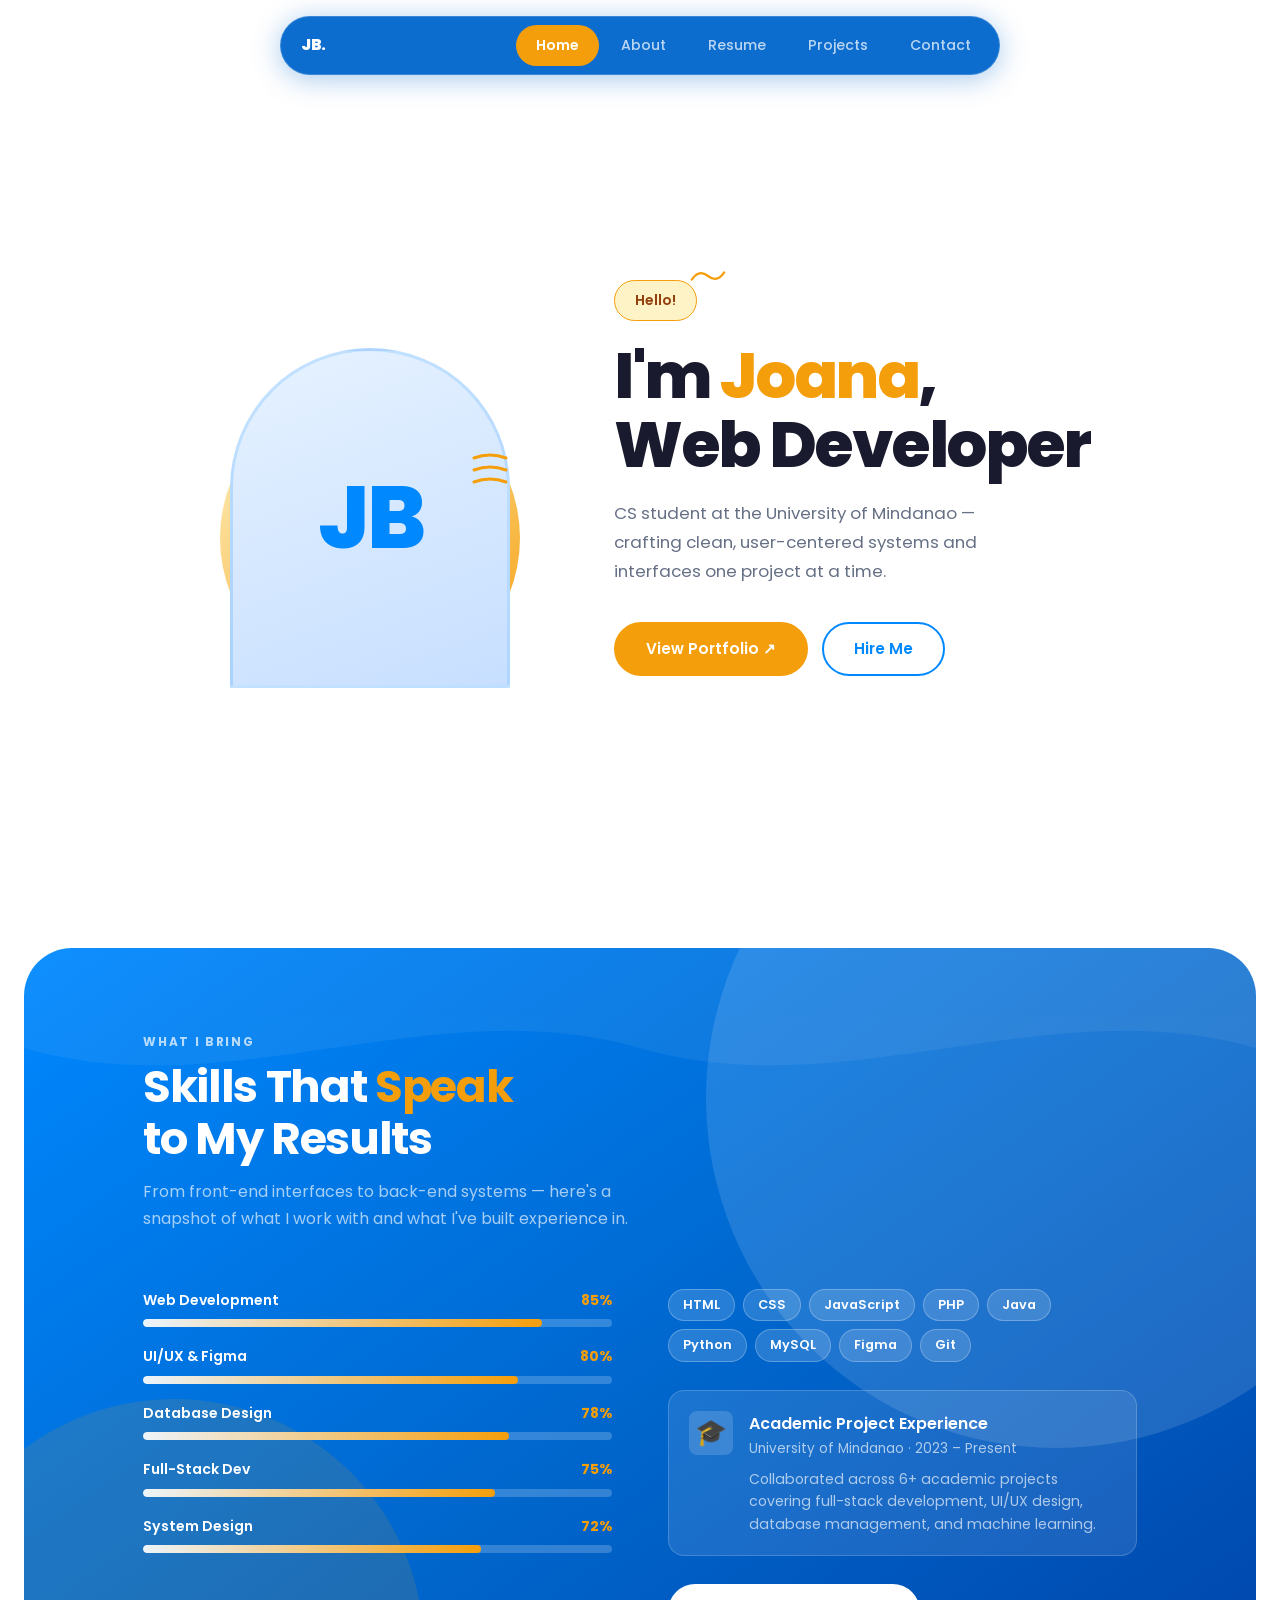
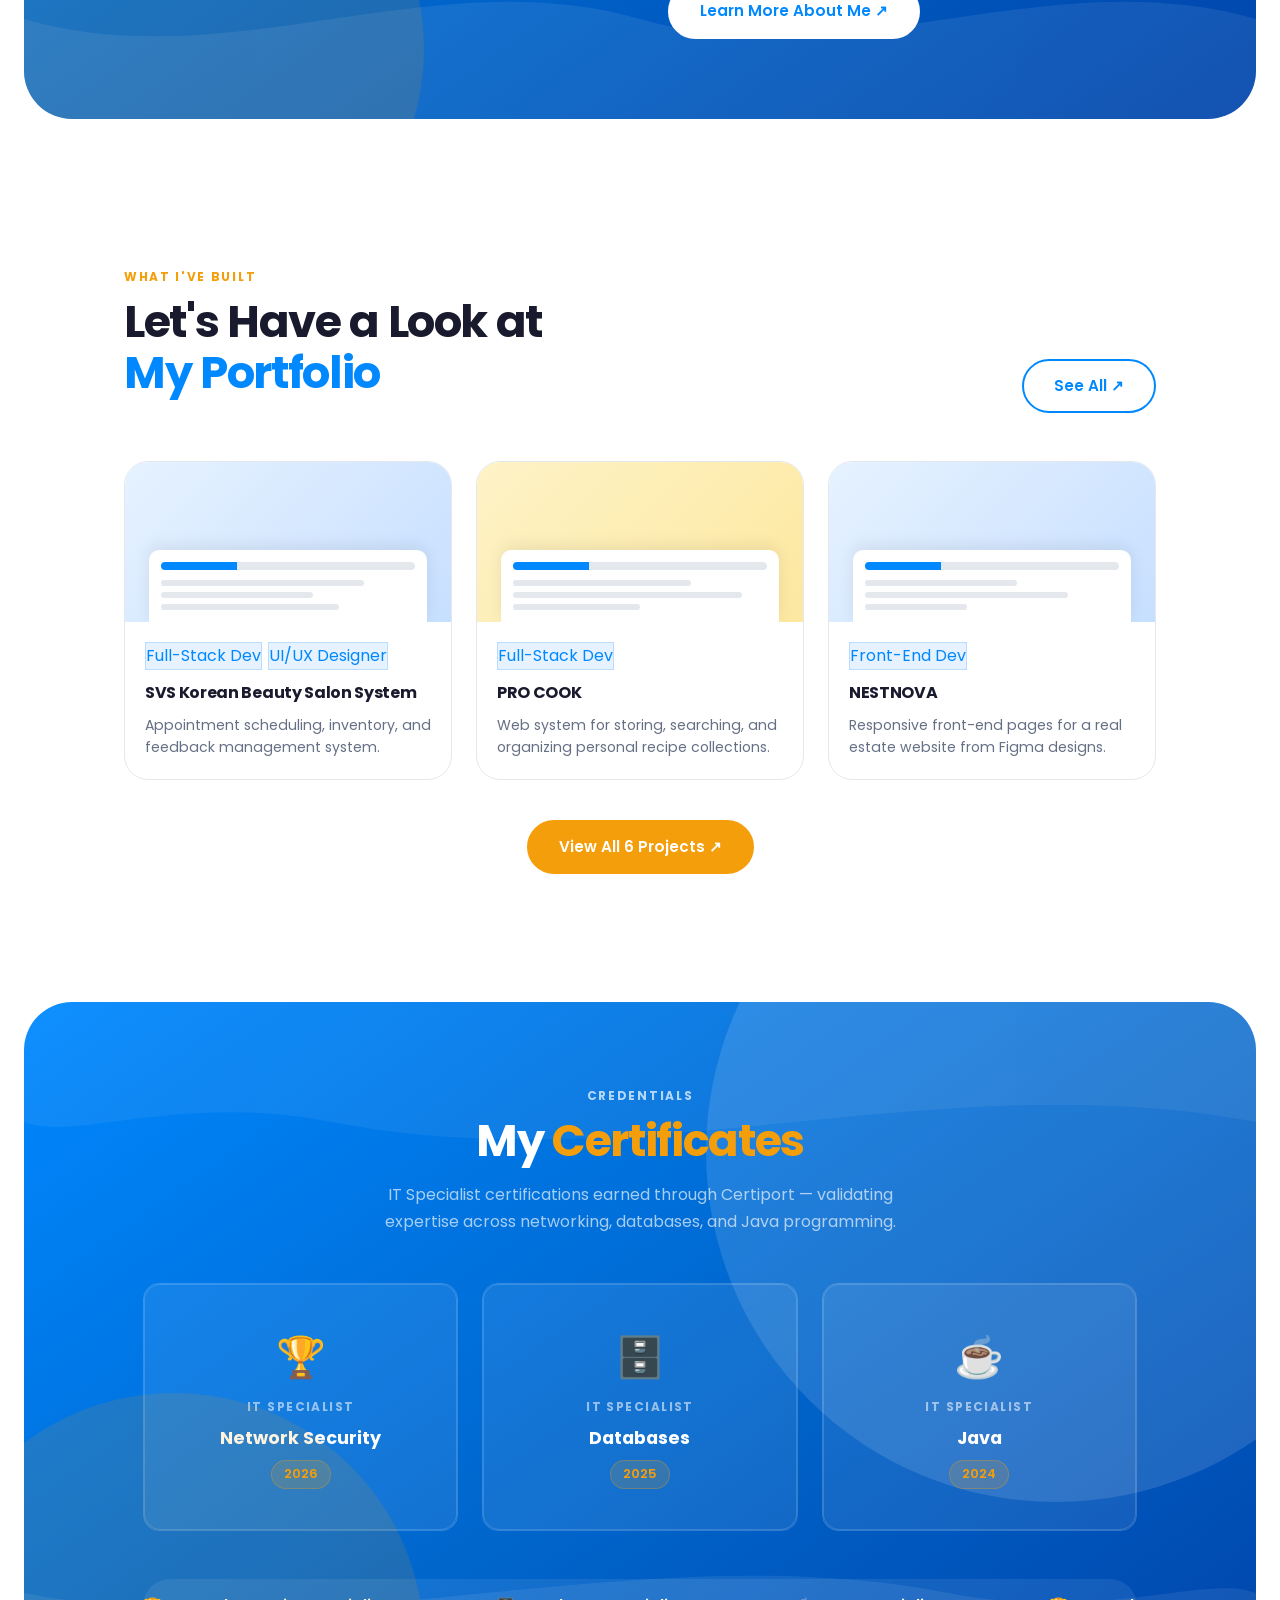
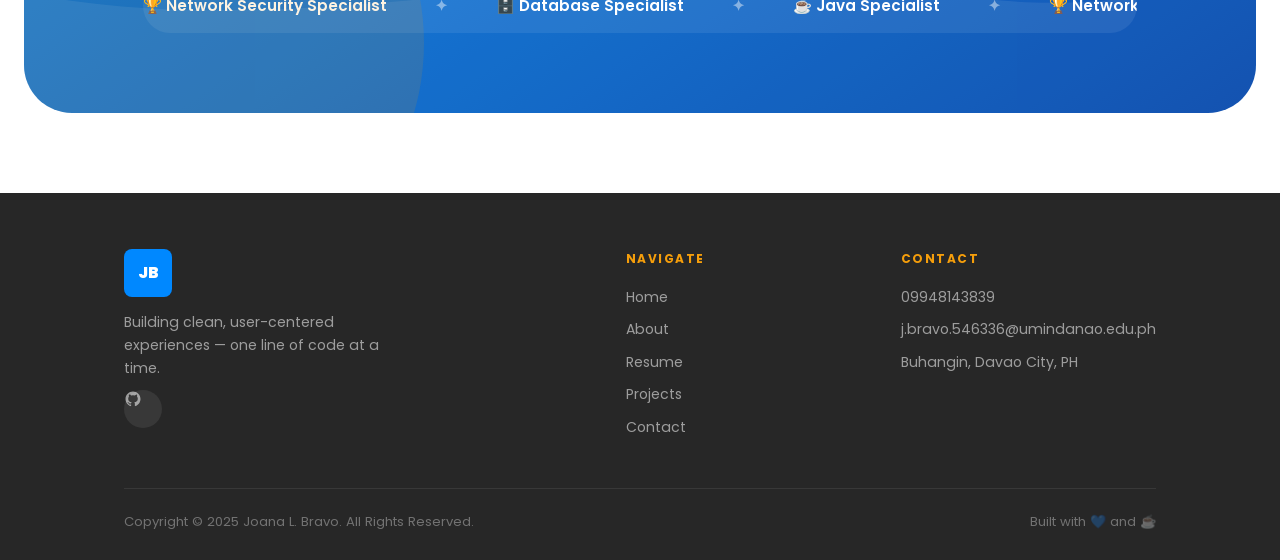
==== index.html @ aaa13fa4 "Add files via upload" ====
<!DOCTYPE html>
<html lang="en">
<head>
  <meta charset="UTF-8" />
  <meta name="viewport" content="width=device-width, initial-scale=1.0" />
  <title>Joana L. Bravo — Web Developer</title>
  <link rel="stylesheet" href="style.css" />
  <link rel="stylesheet" href="home.css" />
</head>
<body>

  <!-- NAV -->
  <header class="nav-wrapper">
    <nav class="nav-pill" role="navigation" aria-label="Main navigation">
      <span class="nav-logo">JB.</span>
      <div class="nav-links">
        <a href="index.html"    class="nav-link active">Home</a>
        <a href="about.html"    class="nav-link">About</a>
        <a href="resume.html"   class="nav-link">Resume</a>
        <a href="projects.html" class="nav-link">Projects</a>
        <a href="contact.html"  class="nav-link">Contact</a>
      </div>
    </nav>
  </header>

  <div class="page-wrapper">
  <main>

    <!-- ══════════════════════════════════
         HERO — white bg, photo + text
    ══════════════════════════════════ -->
    <section class="hero-section" id="home">
      <div class="hero-inner container">

        <!-- Left: Photo -->
        <div class="hero-photo-wrap reveal-left">
          <div class="hero-circle-bg"></div>
          <div class="hero-avatar-placeholder">
            <span>JB</span>
          </div>
          <!-- Decorative lines -->
          <svg class="hero-deco deco-lines" viewBox="0 0 80 60" fill="none" xmlns="http://www.w3.org/2000/svg">
            <path d="M4 10 Q20 4 36 10" stroke="#F59E0B" stroke-width="3" stroke-linecap="round"/>
            <path d="M4 22 Q20 16 36 22" stroke="#F59E0B" stroke-width="3" stroke-linecap="round"/>
            <path d="M4 34 Q20 28 36 34" stroke="#F59E0B" stroke-width="3" stroke-linecap="round"/>
          </svg>
        </div>

        <!-- Right: Text -->
        <div class="hero-text reveal-right">
          <div class="hello-badge">
            <span>Hello!</span>
            <svg class="hello-squiggle" viewBox="0 0 40 20" fill="none"><path d="M2 14 Q10 2 20 10 Q30 18 38 6" stroke="#F59E0B" stroke-width="2.5" stroke-linecap="round" fill="none"/></svg>
          </div>
          <h1 class="hero-heading">
            I'm <span class="accent">Joana</span>,<br />
            Web Developer
          </h1>
          <p class="hero-sub">
            CS student at the University of Mindanao — crafting clean,
            user-centered systems and interfaces one project at a time.
          </p>
          <div class="hero-cta">
            <a href="projects.html" class="btn btn-primary page-link">View Portfolio ↗</a>
            <a href="contact.html"  class="btn btn-outline page-link">Hire Me</a>
          </div>
        </div>

      </div>
    </section>

    <!-- ══════════════════════════════════
         SKILLS & EXPERIENCE — blue wavy
    ══════════════════════════════════ -->
    <section class="skills-section" id="skills">
      <div class="wave-section">
        <!-- Decorative SVG waves -->
        <svg class="wave-svg" viewBox="0 0 1440 180" preserveAspectRatio="none" xmlns="http://www.w3.org/2000/svg">
          <path d="M0,80 C240,140 480,20 720,80 C960,140 1200,20 1440,80 L1440,180 L0,180 Z" fill="white"/>
        </svg>
        <svg class="wave-svg-top" viewBox="0 0 1440 180" preserveAspectRatio="none" xmlns="http://www.w3.org/2000/svg">
          <path d="M0,80 C240,140 480,20 720,80 C960,140 1200,20 1440,80 L1440,180 L0,180 Z" fill="white"/>
        </svg>

        <div class="wave-content container">
          <div class="wave-header reveal">
            <span class="section-label" style="color:rgba(255,255,255,.7)">What I Bring</span>
            <h2 class="section-title" style="color:#fff">Skills That <span class="accent">Speak</span><br/>to My Results</h2>
            <p class="section-sub" style="color:rgba(255,255,255,.65); max-width:500px">
              From front-end interfaces to back-end systems — here's a snapshot of
              what I work with and what I've built experience in.
            </p>
          </div>

          <div class="skills-grid">

            <!-- Technical skill bars -->
            <div class="skill-bar-list reveal">
              <div class="skill-bar-item">
                <div class="skill-bar-label" style="color:#fff"><span>Web Development</span><span class="skill-pct">85%</span></div>
                <div class="skill-track"><div class="skill-fill" data-width="85"></div></div>
              </div>
              <div class="skill-bar-item">
                <div class="skill-bar-label" style="color:#fff"><span>UI/UX & Figma</span><span class="skill-pct">80%</span></div>
                <div class="skill-track"><div class="skill-fill" data-width="80"></div></div>
              </div>
              <div class="skill-bar-item">
                <div class="skill-bar-label" style="color:#fff"><span>Database Design</span><span class="skill-pct">78%</span></div>
                <div class="skill-track"><div class="skill-fill" data-width="78"></div></div>
              </div>
              <div class="skill-bar-item">
                <div class="skill-bar-label" style="color:#fff"><span>Full-Stack Dev</span><span class="skill-pct">75%</span></div>
                <div class="skill-track"><div class="skill-fill" data-width="75"></div></div>
              </div>
              <div class="skill-bar-item">
                <div class="skill-bar-label" style="color:#fff"><span>System Design</span><span class="skill-pct">72%</span></div>
                <div class="skill-track"><div class="skill-fill" data-width="72"></div></div>
              </div>
            </div>

            <!-- Tags + experience card -->
            <div class="skills-right reveal">
              <div class="skill-tags-wrap">
                <span class="tag">HTML</span>
                <span class="tag">CSS</span>
                <span class="tag">JavaScript</span>
                <span class="tag">PHP</span>
                <span class="tag">Java</span>
                <span class="tag">Python</span>
                <span class="tag">MySQL</span>
                <span class="tag">Figma</span>
                <span class="tag">Git</span>
              </div>

              <div class="exp-mini-card">
                <div class="exp-mini-icon">🎓</div>
                <div>
                  <strong>Academic Project Experience</strong>
                  <p>University of Mindanao · 2023 – Present</p>
                  <p style="margin-top:8px; font-size:0.88rem; color:rgba(255,255,255,.65)">
                    Collaborated across 6+ academic projects covering full-stack development,
                    UI/UX design, database management, and machine learning.
                  </p>
                </div>
              </div>

              <a href="about.html" class="btn btn-white page-link" style="align-self:flex-start">
                Learn More About Me ↗
              </a>
            </div>

          </div>
        </div>
      </div>
    </section>

    <!-- ══════════════════════════════════
         PROJECTS PREVIEW
    ══════════════════════════════════ -->
    <section class="projects-preview-section" id="projects-preview">
      <div class="container">
        <div class="preview-header reveal">
          <div>
            <span class="section-label">What I've Built</span>
            <h2 class="section-title">Let's Have a Look at<br/><span class="accent-blue">My Portfolio</span></h2>
          </div>
          <a href="projects.html" class="btn btn-outline page-link">See All ↗</a>
        </div>

        <div class="projects-preview-grid">

          <div class="project-card reveal" style="--delay:0ms">
            <div class="project-card-top">
              <div class="project-mock">
                <div class="mock-bar"></div>
                <div class="mock-content">
                  <div class="mock-line w80"></div>
                  <div class="mock-line w60"></div>
                  <div class="mock-line w70"></div>
                </div>
              </div>
            </div>
            <div class="project-card-body">
              <div class="project-roles">
                <span class="tag-blue">Full-Stack Dev</span>
                <span class="tag-blue">UI/UX Designer</span>
              </div>
              <h3 class="project-title">SVS Korean Beauty Salon System</h3>
              <p class="project-desc">Appointment scheduling, inventory, and feedback management system.</p>
            </div>
          </div>

          <div class="project-card reveal" style="--delay:100ms">
            <div class="project-card-top alt">
              <div class="project-mock">
                <div class="mock-bar"></div>
                <div class="mock-content">
                  <div class="mock-line w70"></div>
                  <div class="mock-line w90"></div>
                  <div class="mock-line w50"></div>
                </div>
              </div>
            </div>
            <div class="project-card-body">
              <div class="project-roles">
                <span class="tag-blue">Full-Stack Dev</span>
              </div>
              <h3 class="project-title">PRO COOK</h3>
              <p class="project-desc">Web system for storing, searching, and organizing personal recipe collections.</p>
            </div>
          </div>

          <div class="project-card reveal" style="--delay:200ms">
            <div class="project-card-top">
              <div class="project-mock">
                <div class="mock-bar"></div>
                <div class="mock-content">
                  <div class="mock-line w60"></div>
                  <div class="mock-line w80"></div>
                  <div class="mock-line w40"></div>
                </div>
              </div>
            </div>
            <div class="project-card-body">
              <div class="project-roles">
                <span class="tag-blue">Front-End Dev</span>
              </div>
              <h3 class="project-title">NESTNOVA</h3>
              <p class="project-desc">Responsive front-end pages for a real estate website from Figma designs.</p>
            </div>
          </div>

        </div>

        <div class="preview-cta reveal">
          <a href="projects.html" class="btn btn-primary page-link">View All 6 Projects ↗</a>
        </div>
      </div>
    </section>

    <!-- ══════════════════════════════════
         CERTIFICATES
    ══════════════════════════════════ -->
    <section class="certs-section" id="certificates">
      <div class="wave-section">
        <svg class="wave-svg" viewBox="0 0 1440 180" preserveAspectRatio="none" xmlns="http://www.w3.org/2000/svg">
          <path d="M0,60 C360,120 720,0 1080,60 C1260,90 1380,40 1440,60 L1440,180 L0,180 Z" fill="white"/>
        </svg>
        <svg class="wave-svg-top" viewBox="0 0 1440 180" preserveAspectRatio="none" xmlns="http://www.w3.org/2000/svg">
          <path d="M0,60 C360,120 720,0 1080,60 C1260,90 1380,40 1440,60 L1440,180 L0,180 Z" fill="white"/>
        </svg>

        <div class="container">
          <div class="wave-header reveal" style="text-align:center; margin-bottom:48px">
            <span class="section-label" style="color:rgba(255,255,255,.7)">Credentials</span>
            <h2 class="section-title" style="color:#fff">My <span class="accent">Certificates</span></h2>
            <p class="section-sub" style="color:rgba(255,255,255,.65); margin: 0 auto">
              IT Specialist certifications earned through Certiport — validating expertise
              across networking, databases, and Java programming.
            </p>
          </div>

          <div class="certs-grid">

            <!-- Cert 1 -->
            <div class="cert-card reveal" data-src="cert-network.jpg" style="--delay:0ms">
              <div class="cert-placeholder">
                <div class="cert-badge">🏆</div>
                <div class="cert-issuer">IT Specialist</div>
                <div class="cert-name">Network Security</div>
                <div class="cert-year">2026</div>
              </div>
              <div class="cert-overlay">
                <span>🔍 Click to View</span>
              </div>
            </div>

            <!-- Cert 2 -->
            <div class="cert-card reveal" data-src="cert-db.jpg" style="--delay:100ms">
              <div class="cert-placeholder">
                <div class="cert-badge">🗄️</div>
                <div class="cert-issuer">IT Specialist</div>
                <div class="cert-name">Databases</div>
                <div class="cert-year">2025</div>
              </div>
              <div class="cert-overlay">
                <span>🔍 Click to View</span>
              </div>
            </div>

            <!-- Cert 3 -->
            <div class="cert-card reveal" data-src="cert-java.jpg" style="--delay:200ms">
              <div class="cert-placeholder">
                <div class="cert-badge">☕</div>
                <div class="cert-issuer">IT Specialist</div>
                <div class="cert-name">Java</div>
                <div class="cert-year">2024</div>
              </div>
              <div class="cert-overlay">
                <span>🔍 Click to View</span>
              </div>
            </div>

          </div>

          <!-- Ticker -->
          <div class="ticker-wrap reveal">
            <div class="ticker-track">
              <div class="ticker-inner">
                <span>🏆 Network Security Specialist</span>
                <span class="ticker-dot">✦</span>
                <span>🗄️ Database Specialist</span>
                <span class="ticker-dot">✦</span>
                <span>☕ Java Specialist</span>
                <span class="ticker-dot">✦</span>
                <span>🏆 Network Security Specialist</span>
                <span class="ticker-dot">✦</span>
                <span>🗄️ Database Specialist</span>
                <span class="ticker-dot">✦</span>
                <span>☕ Java Specialist</span>
                <span class="ticker-dot">✦</span>
                <span>🏆 Network Security Specialist</span>
                <span class="ticker-dot">✦</span>
                <span>🗄️ Database Specialist</span>
                <span class="ticker-dot">✦</span>
                <span>☕ Java Specialist</span>
                <span class="ticker-dot">✦</span>
              </div>
            </div>
          </div>

        </div>
      </div>
    </section>

  </main>

  <!-- FOOTER -->
  <footer class="site-footer">
    <div class="footer-inner">
      <div class="footer-top">
        <div class="footer-col">
          <div class="footer-logo-mark">JB</div>
          <p class="footer-tagline">Building clean, user-centered experiences — one line of code at a time.</p>
          <div class="footer-socials">
            <a href="https://github.com/jnbrv" target="_blank" rel="noopener" aria-label="GitHub" title="GitHub">
              <svg width="18" height="18" viewBox="0 0 24 24" fill="currentColor"><path d="M12 2C6.477 2 2 6.477 2 12c0 4.418 2.865 8.166 6.839 9.489.5.092.682-.217.682-.482 0-.237-.009-.868-.013-1.703-2.782.604-3.369-1.342-3.369-1.342-.454-1.154-1.11-1.462-1.11-1.462-.908-.62.069-.608.069-.608 1.003.07 1.531 1.03 1.531 1.03.892 1.529 2.341 1.087 2.91.832.092-.647.35-1.088.636-1.338-2.22-.253-4.555-1.11-4.555-4.943 0-1.091.39-1.984 1.029-2.683-.103-.253-.446-1.27.098-2.647 0 0 .84-.269 2.75 1.025A9.578 9.578 0 0112 6.836a9.59 9.59 0 012.504.337c1.909-1.294 2.747-1.025 2.747-1.025.546 1.377.202 2.394.1 2.647.64.699 1.028 1.592 1.028 2.683 0 3.842-2.339 4.687-4.566 4.935.359.309.678.919.678 1.852 0 1.336-.012 2.415-.012 2.743 0 .267.18.578.688.48C19.138 20.163 22 16.418 22 12c0-5.523-4.477-10-10-10z"/></svg>
            </a>
          </div>
        </div>
        <div class="footer-col">
          <h4>Navigate</h4>
          <a href="index.html">Home</a>
          <a href="about.html" class="page-link">About</a>
          <a href="resume.html" class="page-link">Resume</a>
          <a href="projects.html" class="page-link">Projects</a>
          <a href="contact.html" class="page-link">Contact</a>
        </div>
        <div class="footer-col">
          <h4>Contact</h4>
          <a href="tel:09948143839">09948143839</a>
          <a href="mailto:j.bravo.546336@umindanao.edu.ph">j.bravo.546336@umindanao.edu.ph</a>
          <p>Buhangin, Davao City, PH</p>
        </div>
      </div>
      <div class="footer-divider"></div>
      <div class="footer-bottom">
        <p>Copyright © 2025 Joana L. Bravo. All Rights Reserved.</p>
        <p>Built with 💙 and ☕</p>
      </div>
    </div>
  </footer>
  </div><!-- end page-wrapper -->

  <script src="script.js"></script>
</body>
</html>
---- style.css ----
/* ═══════════════════════════════════════════
   DESIGN TOKENS
═══════════════════════════════════════════ */
@import url('https://fonts.googleapis.com/css2?family=Poppins:ital,wght@0,300;0,400;0,500;0,600;0,700;0,800;1,400&display=swap');

:root {
  --blue:        #0088FF;
  --blue-dark:   #0066CC;
  --blue-deeper: #0044AA;
  --blue-light:  #E6F2FF;
  --amber:       #F59E0B;
  --amber-light: #FEF3C7;
  --dark:        #1A1A2E;
  --dark-2:      #272727;
  --gray:        #667085;
  --gray-light:  #F9FAFB;
  --gray-border: #E4E7EC;
  --white:       #FFFFFF;

  --font: 'Poppins', sans-serif;

  --radius-sm:   8px;
  --radius-md:   16px;
  --radius-lg:   24px;
  --radius-xl:   48px;
  --radius-pill: 100px;

  --shadow-sm: 0 1px 4px rgba(0,0,0,.06);
  --shadow-md: 0 4px 24px rgba(0,136,255,.12);
  --shadow-lg: 0 12px 48px rgba(0,136,255,.18);

  --transition: 0.35s cubic-bezier(.4,0,.2,1);
  --nav-h: 76px;
}

/* ═══════════════════════════════════════════
   RESET & BASE
═══════════════════════════════════════════ */
*, *::before, *::after { box-sizing: border-box; margin: 0; padding: 0; }
html { font-size: 16px; scroll-behavior: smooth; }
body {
  font-family: var(--font);
  color: var(--dark);
  background: var(--white);
  line-height: 1.6;
  overflow-x: hidden;
}
a { color: inherit; text-decoration: none; transition: color var(--transition); }
ul { list-style: none; }
img { display: block; max-width: 100%; }
button { cursor: pointer; font-family: var(--font); }

/* ═══════════════════════════════════════════
   PAGE TRANSITION WRAPPER
═══════════════════════════════════════════ */
.page-wrapper {
  animation: pageEnter 0.42s cubic-bezier(.4,0,.2,1) both;
}
.page-wrapper.slide-exit-left  { animation: pageExitLeft  0.38s cubic-bezier(.4,0,.2,1) both; }
.page-wrapper.slide-exit-right { animation: pageExitRight 0.38s cubic-bezier(.4,0,.2,1) both; }

@keyframes pageEnter      { from { opacity:0; transform:translateX(60px);  } to { opacity:1; transform:translateX(0); } }
@keyframes pageEnterRight { from { opacity:0; transform:translateX(-60px); } to { opacity:1; transform:translateX(0); } }
@keyframes pageExitLeft   { from { opacity:1; transform:translateX(0);     } to { opacity:0; transform:translateX(-60px); } }
@keyframes pageExitRight  { from { opacity:1; transform:translateX(0);     } to { opacity:0; transform:translateX(60px); } }

body.going-back .page-wrapper { animation: pageEnterRight 0.42s cubic-bezier(.4,0,.2,1) both; }

/* ═══════════════════════════════════════════
   UTILITY
═══════════════════════════════════════════ */
.accent       { color: var(--amber); }
.accent-blue  { color: var(--blue); }
.container    { max-width: 1160px; margin: 0 auto; padding: 0 5%; }

.section-label {
  display: inline-block;
  font-size: 0.75rem;
  font-weight: 700;
  letter-spacing: 0.14em;
  text-transform: uppercase;
  color: var(--amber);
  margin-bottom: 10px;
}
.section-title {
  font-size: clamp(1.9rem, 4vw, 2.8rem);
  font-weight: 700;
  letter-spacing: -0.03em;
  line-height: 1.15;
  margin-bottom: 14px;
}
.section-sub {
  font-size: 1rem;
  color: var(--gray);
  max-width: 520px;
  line-height: 1.7;
}

/* ═══════════════════════════════════════════
   BUTTONS
═══════════════════════════════════════════ */
.btn {
  display: inline-flex;
  align-items: center;
  gap: 8px;
  padding: 13px 30px;
  border-radius: var(--radius-pill);
  font-family: var(--font);
  font-size: 0.95rem;
  font-weight: 600;
  border: 2px solid transparent;
  transition: all var(--transition);
  white-space: nowrap;
  cursor: pointer;
}
.btn-primary  { background: var(--amber); color: var(--white); border-color: var(--amber); }
.btn-primary:hover { background: #D97706; border-color: #D97706; transform: translateY(-2px); box-shadow: 0 8px 24px rgba(245,158,11,.35); }
.btn-outline  { background: transparent; color: var(--blue); border-color: var(--blue); }
.btn-outline:hover { background: var(--blue); color: var(--white); transform: translateY(-2px); }
.btn-white    { background: var(--white); color: var(--blue); border-color: var(--white); }
.btn-white:hover { background: var(--amber); border-color: var(--amber); color: var(--white); transform: translateY(-2px); }
.btn-full     { width: 100%; justify-content: center; }

/* ═══════════════════════════════════════════
   NAV
═══════════════════════════════════════════ */
.nav-wrapper {
  position: fixed;
  top: 16px;
  left: 50%;
  transform: translateX(-50%);
  z-index: 1000;
  width: calc(100% - 40px);
  max-width: 720px;
  transition: top var(--transition);
}
.nav-pill {
  display: flex;
  align-items: center;
  justify-content: space-between;
  padding: 8px 8px 8px 20px;
  background: rgba(0,102,204,0.95);
  backdrop-filter: blur(14px);
  -webkit-backdrop-filter: blur(14px);
  border: 1px solid rgba(255,255,255,0.18);
  border-radius: var(--radius-pill);
  box-shadow: 0 4px 28px rgba(0,102,204,.35);
}
.nav-logo {
  font-size: 1rem;
  font-weight: 800;
  color: var(--white);
  letter-spacing: -0.02em;
  flex-shrink: 0;
}
.nav-links { display: flex; align-items: center; gap: 2px; }
.nav-link {
  padding: 9px 20px;
  border-radius: var(--radius-pill);
  color: rgba(255,255,255,0.72);
  font-size: 0.88rem;
  font-weight: 500;
  transition: all var(--transition);
  position: relative;
}
.nav-link:hover { color: var(--white); background: rgba(255,255,255,0.1); }
.nav-link.active {
  background: var(--amber);
  color: var(--white);
  font-weight: 600;
}

/* ═══════════════════════════════════════════
   SCROLL REVEAL
═══════════════════════════════════════════ */
.reveal {
  opacity: 0;
  transform: translateY(28px);
  transition: opacity 0.6s ease, transform 0.6s cubic-bezier(.4,0,.2,1);
}
.reveal.visible { opacity: 1; transform: translateY(0); }
.reveal-left  { opacity: 0; transform: translateX(-32px); transition: opacity 0.6s ease, transform 0.6s cubic-bezier(.4,0,.2,1); }
.reveal-right { opacity: 0; transform: translateX(32px);  transition: opacity 0.6s ease, transform 0.6s cubic-bezier(.4,0,.2,1); }
.reveal-left.visible, .reveal-right.visible { opacity: 1; transform: translateX(0); }

/* ═══════════════════════════════════════════
   WAVY BLUE SECTION (coded ocean wave)
═══════════════════════════════════════════ */
.wave-section {
  position: relative;
  background: linear-gradient(145deg, var(--blue) 0%, var(--blue-dark) 55%, var(--blue-deeper) 100%);
  border-radius: var(--radius-xl);
  overflow: hidden;
  margin: 0 24px;
  padding: 80px 64px;
  color: var(--white);
}
.wave-section::before,
.wave-section::after {
  content: '';
  position: absolute;
  border-radius: 50%;
  opacity: 0.12;
  pointer-events: none;
}
.wave-section::before {
  width: 700px; height: 700px;
  background: var(--white);
  top: -200px; right: -150px;
}
.wave-section::after {
  width: 500px; height: 500px;
  background: var(--amber);
  bottom: -180px; left: -100px;
}
/* SVG waves inside */
.wave-svg {
  position: absolute;
  bottom: 0; left: 0;
  width: 100%; height: 180px;
  opacity: 0.08;
  pointer-events: none;
}
.wave-svg-top {
  position: absolute;
  top: 0; left: 0;
  width: 100%; height: 180px;
  opacity: 0.06;
  pointer-events: none;
  transform: rotate(180deg);
}

/* ═══════════════════════════════════════════
   FOOTER
═══════════════════════════════════════════ */
.site-footer { background: var(--dark-2); color: var(--white); margin-top: 0; }
.footer-inner { max-width: 1160px; margin: 0 auto; padding: 56px 5% 28px; }
.footer-top {
  display: grid;
  grid-template-columns: 2fr 1fr 1fr;
  gap: 48px;
  margin-bottom: 40px;
}
.footer-logo-mark {
  display: inline-flex;
  width: 48px; height: 48px;
  background: var(--blue);
  border-radius: var(--radius-sm);
  align-items: center;
  justify-content: center;
  font-size: 1rem;
  font-weight: 800;
  color: var(--white);
  margin-bottom: 14px;
}
.footer-tagline { font-size: 0.9rem; color: rgba(255,255,255,.55); line-height: 1.65; max-width: 280px; margin-bottom: 18px; }
.footer-socials { display: flex; gap: 10px; }
.footer-socials a {
  width: 38px; height: 38px;
  border-radius: 50%;
  background: rgba(255,255,255,.08);
  display: flex; align-items: center; justify-content: center;
  color: rgba(255,255,255,.65);
  font-size: 0.9rem;
  transition: all var(--transition);
}
.footer-socials a:hover { background: var(--blue); color: var(--white); transform: translateY(-2px); }
.footer-col h4 { font-size: 0.75rem; font-weight: 700; letter-spacing: 0.12em; text-transform: uppercase; color: var(--amber); margin-bottom: 18px; }
.footer-col a, .footer-col p { display: block; font-size: 0.88rem; color: rgba(255,255,255,.55); margin-bottom: 10px; transition: color var(--transition); }
.footer-col a:hover { color: var(--white); }
.footer-divider { height: 1px; background: rgba(255,255,255,.08); margin-bottom: 22px; }
.footer-bottom { display: flex; justify-content: space-between; align-items: center; flex-wrap: wrap; gap: 8px; font-size: 0.82rem; color: rgba(255,255,255,.35); }

/* ═══════════════════════════════════════════
   SKILL BARS
═══════════════════════════════════════════ */
.skill-bar-item { margin-bottom: 18px; }
.skill-bar-label { display: flex; justify-content: space-between; font-size: 0.88rem; font-weight: 600; margin-bottom: 8px; }
.skill-pct { color: var(--amber); font-weight: 700; }
.skill-track { height: 8px; background: rgba(255,255,255,.2); border-radius: var(--radius-pill); overflow: hidden; }
.skill-fill { height: 100%; background: linear-gradient(90deg, rgba(255,255,255,.9), var(--amber)); border-radius: var(--radius-pill); width: 0%; transition: width 1.3s cubic-bezier(.4,0,.2,1); }

/* ═══════════════════════════════════════════
   TAGS
═══════════════════════════════════════════ */
.tag {
  display: inline-flex;
  padding: 5px 14px;
  background: rgba(255,255,255,.15);
  color: var(--white);
  border: 1px solid rgba(255,255,255,.25);
  border-radius: var(--radius-pill);
  font-size: 0.8rem;
  font-weight: 600;
  transition: all var(--transition);
}
.tag:hover { background: var(--amber); border-color: var(--amber); }

.tag-blue {
  background: var(--blue-light);
  color: var(--blue);
  border: 1px solid rgba(0,136,255,.2);
}
.tag-blue:hover { background: var(--blue); color: var(--white); }

/* ═══════════════════════════════════════════
   FORM ELEMENTS
═══════════════════════════════════════════ */
.form-group { display: flex; flex-direction: column; gap: 6px; }
.form-group label { font-size: 0.86rem; font-weight: 600; }
.form-group input,
.form-group textarea {
  padding: 13px 16px;
  border: 1.5px solid var(--gray-border);
  border-radius: var(--radius-sm);
  font-family: var(--font);
  font-size: 0.94rem;
  color: var(--dark);
  background: var(--gray-light);
  transition: border-color var(--transition), box-shadow var(--transition);
  resize: vertical;
  outline: none;
}
.form-group input:focus,
.form-group textarea:focus {
  border-color: var(--blue);
  box-shadow: 0 0 0 3px rgba(0,136,255,.12);
  background: var(--white);
}

/* ═══════════════════════════════════════════
   RESPONSIVE
═══════════════════════════════════════════ */
@media (max-width: 768px) {
  .nav-wrapper { width: calc(100% - 24px); top: 10px; }
  .nav-link { padding: 8px 12px; font-size: 0.8rem; }
  .wave-section { margin: 0 12px; padding: 56px 28px; border-radius: var(--radius-lg); }
  .footer-top { grid-template-columns: 1fr; gap: 28px; }
}
@media (prefers-reduced-motion: reduce) {
  *, *::before, *::after { animation-duration: 0.01ms !important; transition-duration: 0.01ms !important; }
  .reveal, .reveal-left, .reveal-right { opacity: 1; transform: none; }
}
---- home.css ----
/* ═══════════════════════════════════════════
   HOME PAGE STYLES  (home.css)
═══════════════════════════════════════════ */

/* ── HERO ──────────────────────────────────── */
.hero-section {
  min-height: 100vh;
  display: flex;
  align-items: center;
  background: var(--white);
  position: relative;
  overflow: hidden;
  padding-top: var(--nav-h);
}

.hero-inner {
  display: flex;
  align-items: center;
  justify-content: space-between;
  gap: 64px;
  padding-top: 40px;
  padding-bottom: 60px;
}

/* Photo side */
.hero-photo-wrap {
  position: relative;
  flex-shrink: 0;
  width: 360px;
  height: 420px;
  display: flex;
  align-items: flex-end;
  justify-content: center;
  transition: transform 0.4s ease;
}

.hero-circle-bg {
  position: absolute;
  bottom: 0;
  left: 50%;
  transform: translateX(-50%);
  width: 300px;
  height: 300px;
  background: linear-gradient(145deg, #FEF3C7, var(--amber));
  border-radius: 50%;
  z-index: 0;
}

/* Avatar placeholder — swap <img> here when photo is ready */
.hero-avatar-placeholder {
  position: relative;
  z-index: 1;
  width: 280px;
  height: 340px;
  background: linear-gradient(160deg, var(--blue-light) 0%, #c7dfff 100%);
  border-radius: 140px 140px 0 0;
  display: flex;
  align-items: center;
  justify-content: center;
  font-size: 5.5rem;
  font-weight: 800;
  color: var(--blue);
  letter-spacing: -0.04em;
  border: 3px solid rgba(0,136,255,.15);
  overflow: hidden;
}

/* When you swap in a real photo: */
.hero-avatar-placeholder img {
  width: 100%;
  height: 100%;
  object-fit: cover;
  object-position: center top;
  border-radius: inherit;
}

.deco-lines {
  position: absolute;
  right: 0;
  top: 50%;
  transform: translateY(-50%);
  width: 80px;
  z-index: 2;
  transition: transform 0.4s ease;
}

/* Text side */
.hero-text {
  flex: 1;
  max-width: 520px;
}

.hello-badge {
  display: inline-flex;
  align-items: center;
  gap: 8px;
  padding: 8px 20px;
  background: var(--amber-light);
  border: 1.5px solid var(--amber);
  border-radius: var(--radius-pill);
  color: #92400E;
  font-size: 0.88rem;
  font-weight: 600;
  margin-bottom: 20px;
  position: relative;
}
.hello-squiggle {
  width: 36px;
  position: absolute;
  right: -30px;
  top: -14px;
}

.hero-heading {
  font-size: clamp(2.6rem, 5vw, 4rem);
  font-weight: 800;
  color: var(--dark);
  line-height: 1.08;
  letter-spacing: -0.04em;
  margin-bottom: 20px;
}

.hero-sub {
  font-size: 1.05rem;
  color: var(--gray);
  line-height: 1.72;
  margin-bottom: 36px;
  max-width: 420px;
}

.hero-cta {
  display: flex;
  gap: 14px;
  flex-wrap: wrap;
}

/* ── SKILLS SECTION ────────────────────────── */
.skills-section {
  padding: 48px 0 64px;
}

.wave-content { position: relative; z-index: 2; }

.wave-header { margin-bottom: 56px; }

.skills-grid {
  display: grid;
  grid-template-columns: 1fr 1fr;
  gap: 56px;
  align-items: start;
}

.skills-right {
  display: flex;
  flex-direction: column;
  gap: 28px;
}

.skill-tags-wrap {
  display: flex;
  flex-wrap: wrap;
  gap: 8px;
}

.exp-mini-card {
  display: flex;
  gap: 16px;
  align-items: flex-start;
  background: rgba(255,255,255,.1);
  border: 1px solid rgba(255,255,255,.18);
  border-radius: var(--radius-md);
  padding: 20px;
}
.exp-mini-icon {
  font-size: 1.6rem;
  flex-shrink: 0;
  width: 44px;
  height: 44px;
  background: rgba(255,255,255,.15);
  border-radius: var(--radius-sm);
  display: flex;
  align-items: center;
  justify-content: center;
}
.exp-mini-card strong {
  display: block;
  color: var(--white);
  font-weight: 600;
  margin-bottom: 2px;
}
.exp-mini-card p {
  font-size: 0.85rem;
  color: rgba(255,255,255,.65);
}

/* ── PROJECTS PREVIEW ──────────────────────── */
.projects-preview-section {
  padding: 80px 0;
}

.preview-header {
  display: flex;
  align-items: flex-end;
  justify-content: space-between;
  margin-bottom: 48px;
  gap: 24px;
  flex-wrap: wrap;
}

.projects-preview-grid {
  display: grid;
  grid-template-columns: repeat(3, 1fr);
  gap: 24px;
  margin-bottom: 40px;
}

.project-card {
  border-radius: var(--radius-lg);
  overflow: hidden;
  border: 1px solid var(--gray-border);
  background: var(--white);
  transition: transform var(--transition), box-shadow var(--transition);
  animation-delay: var(--delay, 0ms);
  cursor: default;
}
.project-card:hover {
  transform: translateY(-6px);
  box-shadow: var(--shadow-lg);
}

.project-card-top {
  background: linear-gradient(135deg, var(--blue-light), #c7dfff);
  padding: 28px 24px 0;
  height: 160px;
  display: flex;
  align-items: flex-end;
  overflow: hidden;
}
.project-card-top.alt {
  background: linear-gradient(135deg, var(--amber-light), #fde8a0);
}

.project-mock {
  background: var(--white);
  border-radius: 10px 10px 0 0;
  width: 100%;
  padding: 12px;
  box-shadow: 0 -4px 16px rgba(0,0,0,.08);
}
.mock-bar {
  height: 8px;
  background: var(--gray-border);
  border-radius: 4px;
  margin-bottom: 10px;
  background: linear-gradient(90deg, var(--blue) 30%, var(--gray-border) 30%);
}
.mock-content { display: flex; flex-direction: column; gap: 6px; }
.mock-line {
  height: 6px;
  background: var(--gray-border);
  border-radius: 3px;
}
.w40 { width: 40%; }
.w50 { width: 50%; }
.w60 { width: 60%; }
.w70 { width: 70%; }
.w80 { width: 80%; }
.w90 { width: 90%; }

.project-card-body {
  padding: 20px;
  display: flex;
  flex-direction: column;
  gap: 10px;
}
.project-roles { display: flex; flex-wrap: wrap; gap: 6px; }
.project-title {
  font-size: 1rem;
  font-weight: 700;
  letter-spacing: -0.02em;
  color: var(--dark);
}
.project-desc {
  font-size: 0.88rem;
  color: var(--gray);
  line-height: 1.55;
}

.preview-cta { text-align: center; margin-top: 8px; }

/* ── CERTIFICATES ──────────────────────────── */
.certs-section { padding: 48px 0 80px; }

.certs-grid {
  display: grid;
  grid-template-columns: repeat(3, 1fr);
  gap: 24px;
  margin-bottom: 48px;
}

.cert-card {
  position: relative;
  border-radius: var(--radius-md);
  overflow: hidden;
  border: 1px solid rgba(255,255,255,.2);
  transition: transform var(--transition), box-shadow var(--transition);
  animation-delay: var(--delay, 0ms);
}
.cert-card:hover { transform: translateY(-4px); box-shadow: 0 12px 40px rgba(0,0,0,.25); }
.cert-card:hover .cert-overlay { opacity: 1; }

.cert-placeholder {
  background: rgba(255,255,255,.08);
  border: 1px solid rgba(255,255,255,.15);
  border-radius: var(--radius-md);
  padding: 40px 28px;
  display: flex;
  flex-direction: column;
  align-items: center;
  gap: 8px;
  min-height: 200px;
  justify-content: center;
  text-align: center;
}
.cert-badge { font-size: 2.5rem; }
.cert-issuer { font-size: 0.75rem; font-weight: 700; letter-spacing: 0.12em; text-transform: uppercase; color: rgba(255,255,255,.55); }
.cert-name { font-size: 1.1rem; font-weight: 700; color: var(--white); }
.cert-year {
  font-size: 0.8rem;
  font-weight: 600;
  color: var(--amber);
  background: rgba(245,158,11,.15);
  padding: 3px 12px;
  border-radius: var(--radius-pill);
  border: 1px solid rgba(245,158,11,.3);
}

.cert-overlay {
  position: absolute;
  inset: 0;
  background: rgba(0,68,170,.75);
  display: flex;
  align-items: center;
  justify-content: center;
  opacity: 0;
  transition: opacity var(--transition);
  border-radius: var(--radius-md);
}
.cert-overlay span { color: var(--white); font-size: 0.95rem; font-weight: 600; }

/* Ticker */
.ticker-wrap {
  margin-top: 32px;
  overflow: hidden;
  background: rgba(255,255,255,.08);
  border-radius: var(--radius-pill);
  padding: 14px 0;
}
.ticker-track { overflow: hidden; }
.ticker-inner {
  display: inline-flex;
  gap: 48px;
  white-space: nowrap;
  animation: ticker 22s linear infinite;
}
.ticker-inner span { font-size: 0.95rem; font-weight: 600; color: var(--white); }
.ticker-dot { opacity: 0.45; }

@keyframes ticker {
  0%   { transform: translateX(0); }
  100% { transform: translateX(-50%); }
}

/* ── RESPONSIVE ────────────────────────────── */
@media (max-width: 1024px) {
  .projects-preview-grid { grid-template-columns: repeat(2, 1fr); }
  .certs-grid { grid-template-columns: repeat(2, 1fr); }
  .skills-grid { grid-template-columns: 1fr; gap: 36px; }
}

@media (max-width: 768px) {
  .hero-inner { flex-direction: column-reverse; gap: 40px; text-align: center; padding-top: 100px; }
  .hero-photo-wrap { width: 280px; height: 320px; }
  .hero-circle-bg { width: 220px; height: 220px; }
  .hero-avatar-placeholder { width: 210px; height: 260px; font-size: 4rem; }
  .hero-sub { margin: 0 auto 36px; }
  .hero-cta { justify-content: center; }
  .hello-badge { margin: 0 auto 20px; }
  .preview-header { flex-direction: column; align-items: flex-start; }
  .projects-preview-grid { grid-template-columns: 1fr; }
  .certs-grid { grid-template-columns: 1fr; }
}
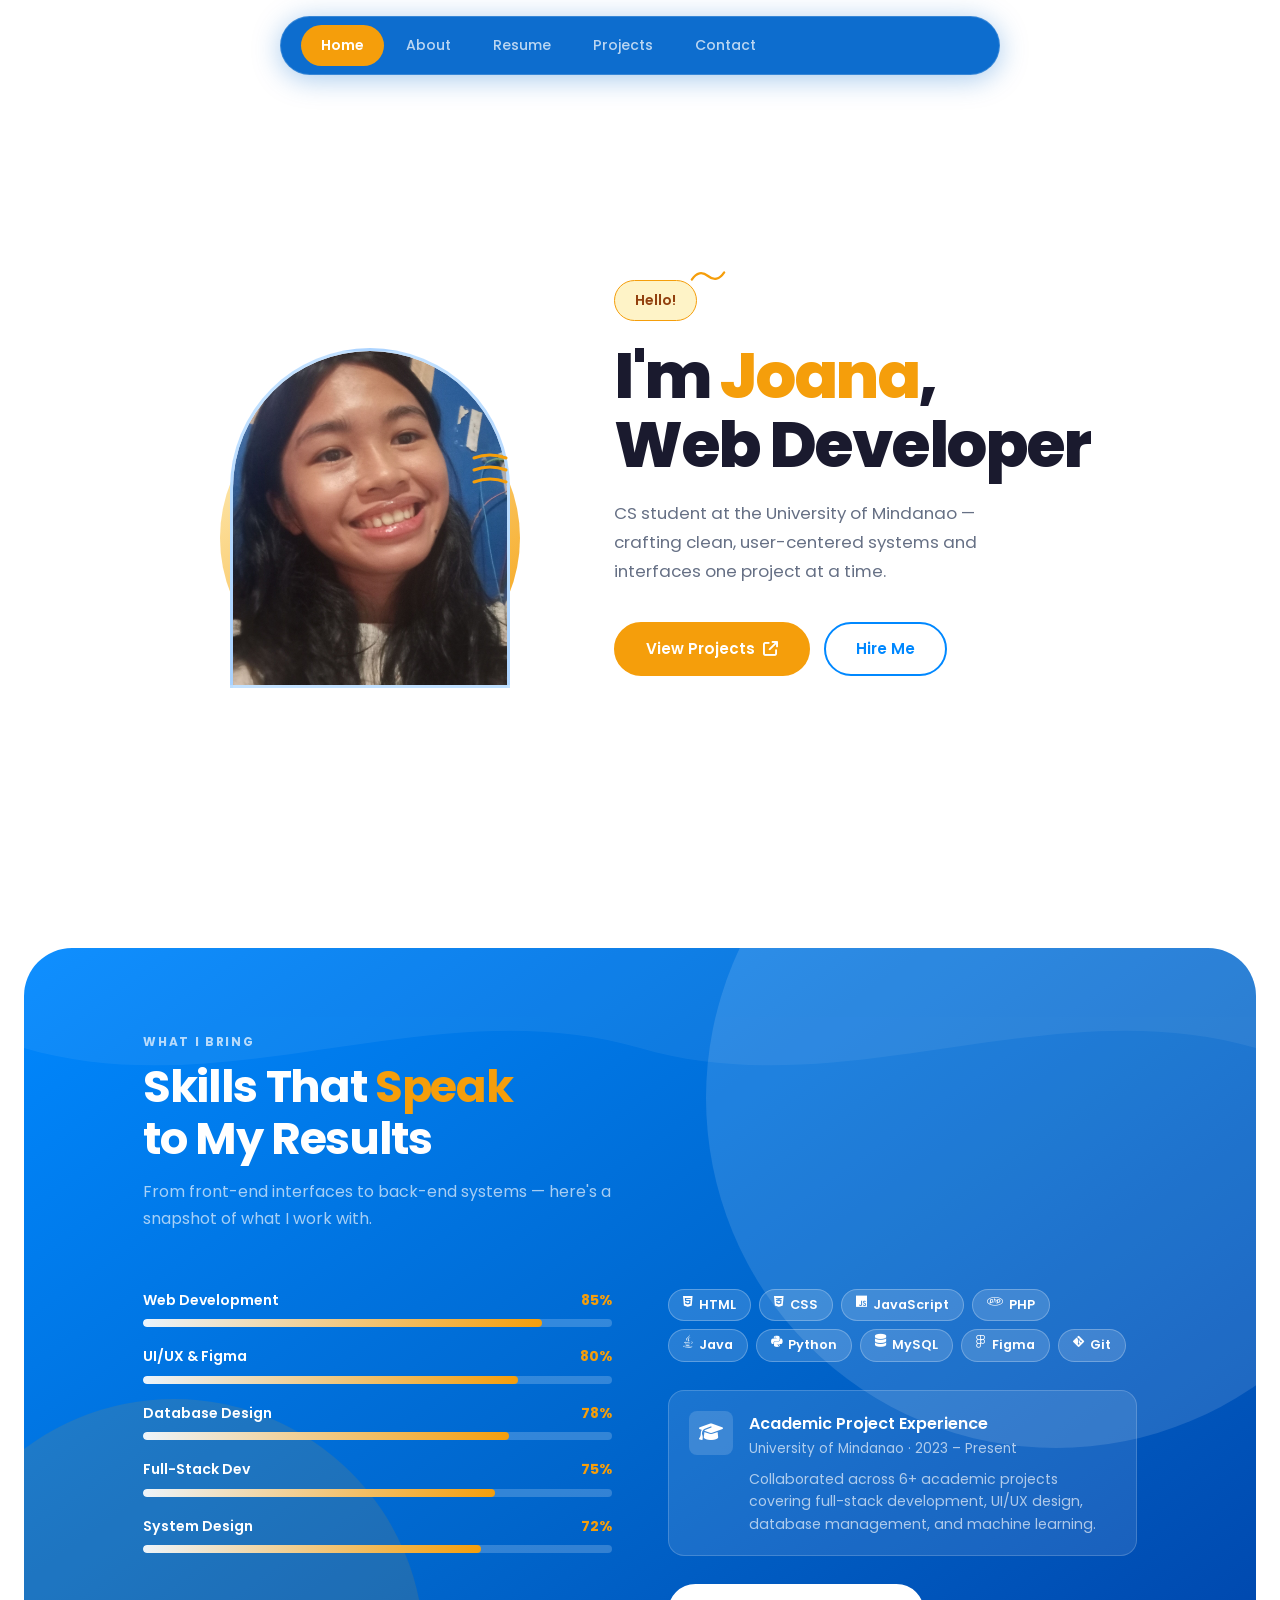
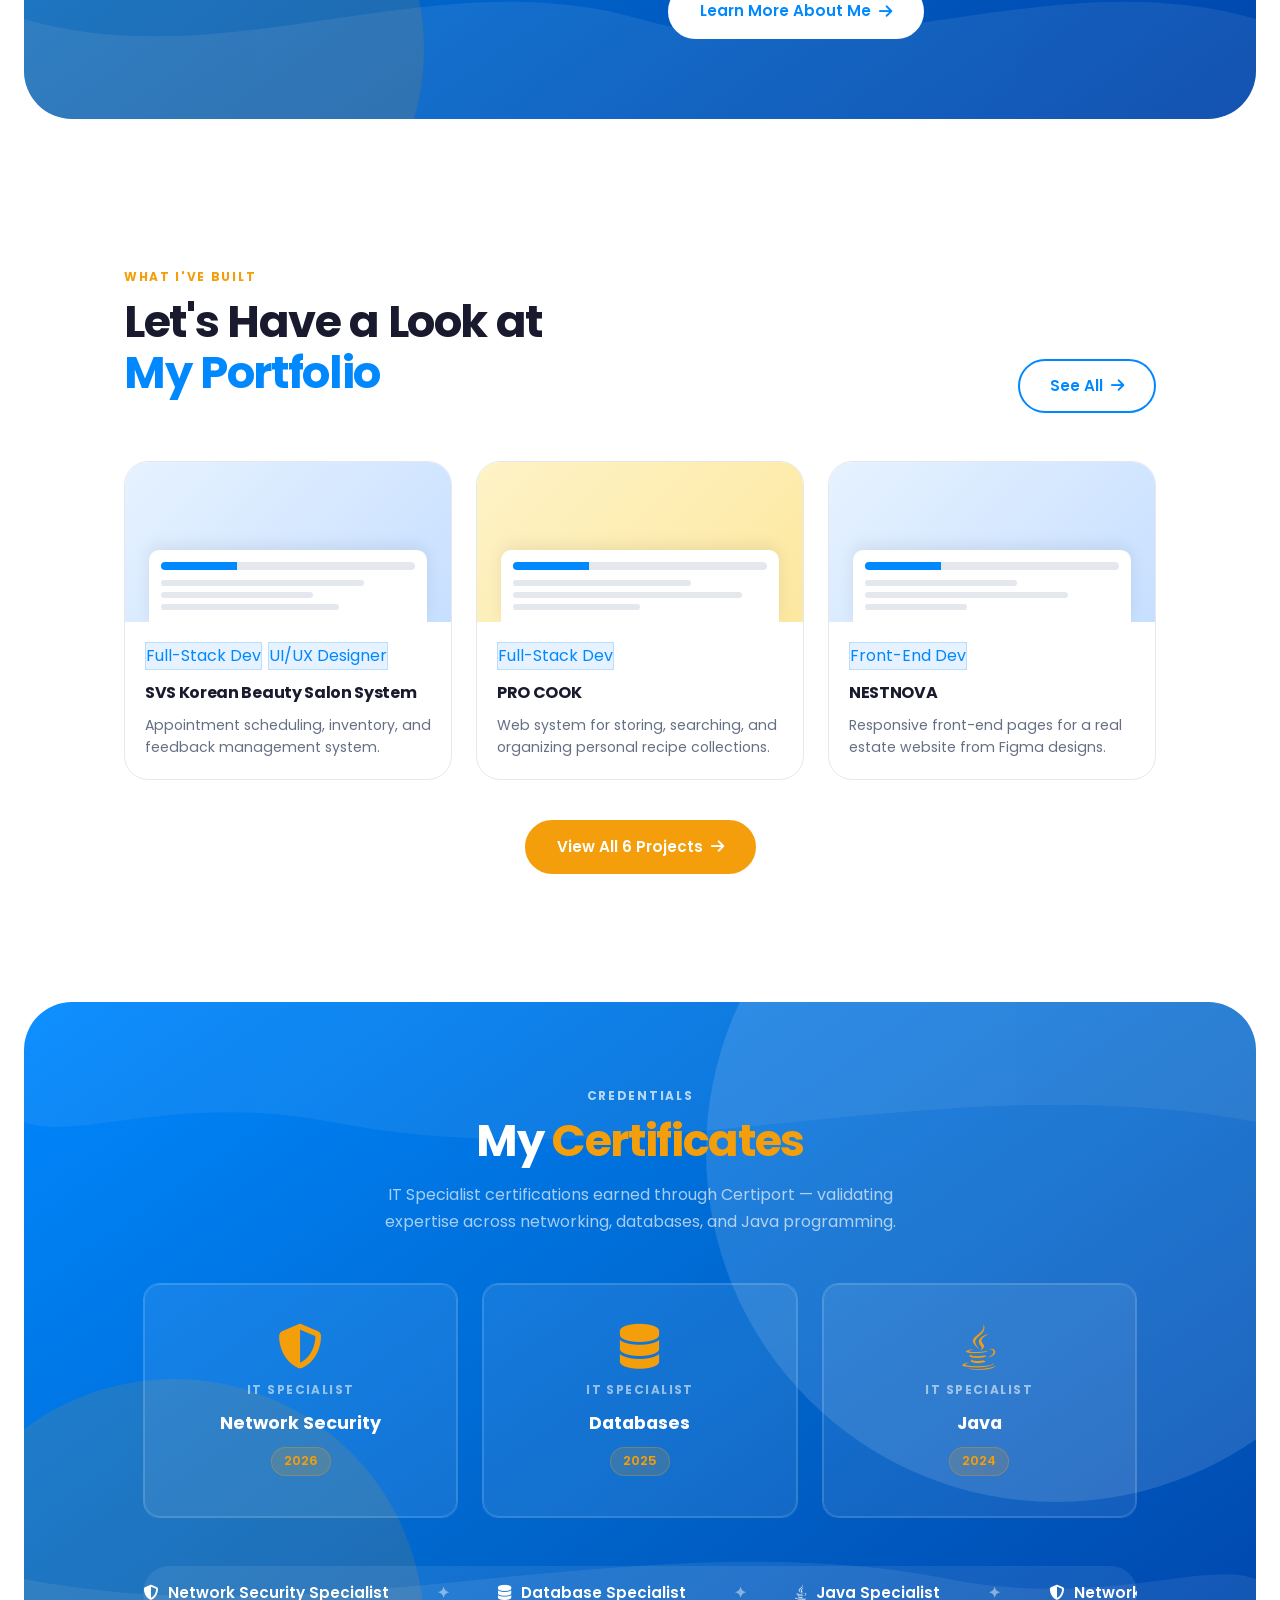
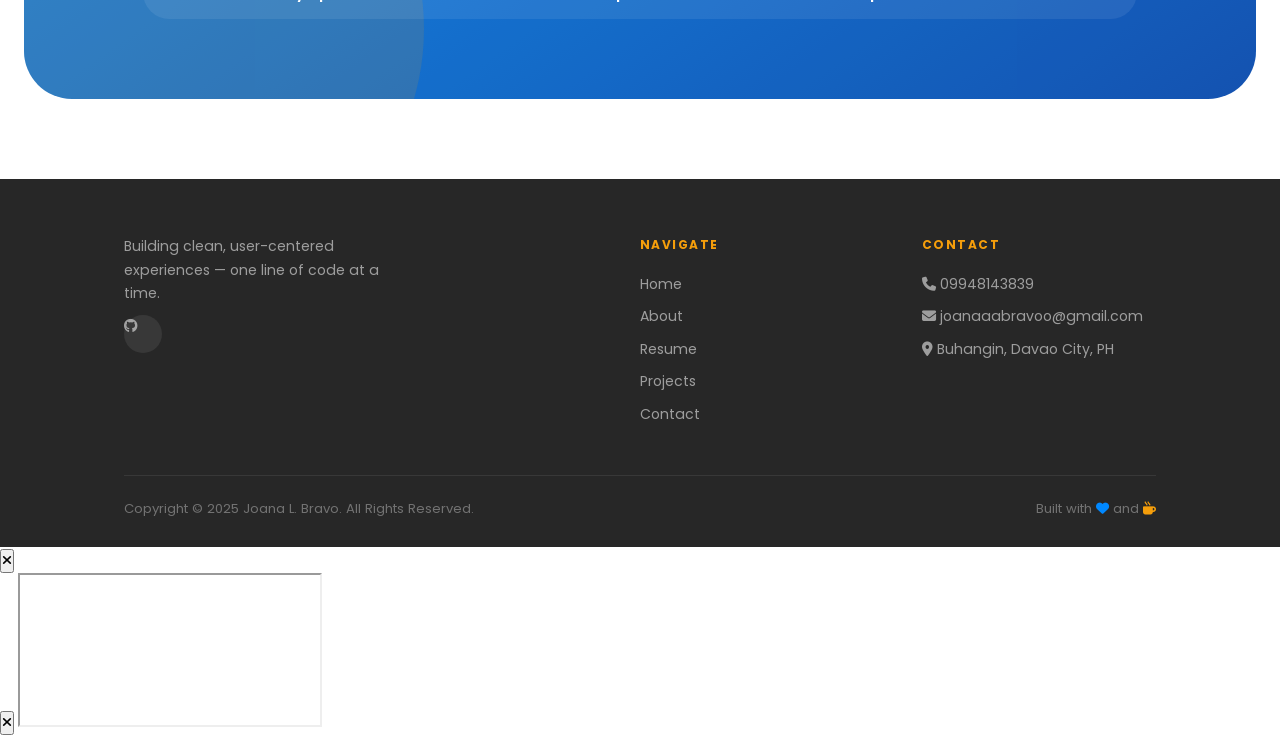
==== commit 97c17d9c: "Refactor index.html for improved structure and styling" ====
--- a/index.html
+++ b/index.html
@@ -6,19 +6,19 @@
   <title>Joana L. Bravo — Web Developer</title>
   <link rel="stylesheet" href="style.css" />
   <link rel="stylesheet" href="home.css" />
+  <link rel="stylesheet" href="https://cdnjs.cloudflare.com/ajax/libs/font-awesome/6.5.2/css/all.min.css" />
 </head>
 <body>
 
   <!-- NAV -->
   <header class="nav-wrapper">
     <nav class="nav-pill" role="navigation" aria-label="Main navigation">
-      <span class="nav-logo">JB.</span>
       <div class="nav-links">
         <a href="index.html"    class="nav-link active">Home</a>
-        <a href="about.html"    class="nav-link">About</a>
-        <a href="resume.html"   class="nav-link">Resume</a>
-        <a href="projects.html" class="nav-link">Projects</a>
-        <a href="contact.html"  class="nav-link">Contact</a>
+        <a href="about.html"    class="nav-link page-link">About</a>
+        <a href="resume.html"   class="nav-link page-link">Resume</a>
+        <a href="projects.html" class="nav-link page-link">Projects</a>
+        <a href="contact.html"  class="nav-link page-link">Contact</a>
       </div>
     </nav>
   </header>
@@ -26,19 +26,15 @@
   <div class="page-wrapper">
   <main>
 
-    <!-- ══════════════════════════════════
-         HERO — white bg, photo + text
-    ══════════════════════════════════ -->
+    <!-- HERO -->
     <section class="hero-section" id="home">
       <div class="hero-inner container">
 
-        <!-- Left: Photo -->
         <div class="hero-photo-wrap reveal-left">
           <div class="hero-circle-bg"></div>
           <div class="hero-avatar-placeholder">
-            <span>JB</span>
-          </div>
-          <!-- Decorative lines -->
+            <img src="images/profile_picture.jpg" alt="Joana L. Bravo" />
+          </div>
           <svg class="hero-deco deco-lines" viewBox="0 0 80 60" fill="none" xmlns="http://www.w3.org/2000/svg">
             <path d="M4 10 Q20 4 36 10" stroke="#F59E0B" stroke-width="3" stroke-linecap="round"/>
             <path d="M4 22 Q20 16 36 22" stroke="#F59E0B" stroke-width="3" stroke-linecap="round"/>
@@ -46,7 +42,6 @@
           </svg>
         </div>
 
-        <!-- Right: Text -->
         <div class="hero-text reveal-right">
           <div class="hello-badge">
             <span>Hello!</span>
@@ -61,7 +56,7 @@
             user-centered systems and interfaces one project at a time.
           </p>
           <div class="hero-cta">
-            <a href="projects.html" class="btn btn-primary page-link">View Portfolio ↗</a>
+            <a href="projects.html" class="btn btn-primary page-link">View Projects <i class="fa-solid fa-arrow-up-right-from-square"></i></a>
             <a href="contact.html"  class="btn btn-outline page-link">Hire Me</a>
           </div>
         </div>
@@ -69,12 +64,9 @@
       </div>
     </section>
 
-    <!-- ══════════════════════════════════
-         SKILLS & EXPERIENCE — blue wavy
-    ══════════════════════════════════ -->
+    <!-- SKILLS & EXPERIENCE -->
     <section class="skills-section" id="skills">
       <div class="wave-section">
-        <!-- Decorative SVG waves -->
         <svg class="wave-svg" viewBox="0 0 1440 180" preserveAspectRatio="none" xmlns="http://www.w3.org/2000/svg">
           <path d="M0,80 C240,140 480,20 720,80 C960,140 1200,20 1440,80 L1440,180 L0,180 Z" fill="white"/>
         </svg>
@@ -86,15 +78,12 @@
           <div class="wave-header reveal">
             <span class="section-label" style="color:rgba(255,255,255,.7)">What I Bring</span>
             <h2 class="section-title" style="color:#fff">Skills That <span class="accent">Speak</span><br/>to My Results</h2>
-            <p class="section-sub" style="color:rgba(255,255,255,.65); max-width:500px">
-              From front-end interfaces to back-end systems — here's a snapshot of
-              what I work with and what I've built experience in.
+            <p class="section-sub" style="color:rgba(255,255,255,.65)">
+              From front-end interfaces to back-end systems — here's a snapshot of what I work with.
             </p>
           </div>
 
           <div class="skills-grid">
-
-            <!-- Technical skill bars -->
             <div class="skill-bar-list reveal">
               <div class="skill-bar-item">
                 <div class="skill-bar-label" style="color:#fff"><span>Web Development</span><span class="skill-pct">85%</span></div>
@@ -118,22 +107,21 @@
               </div>
             </div>
 
-            <!-- Tags + experience card -->
             <div class="skills-right reveal">
               <div class="skill-tags-wrap">
-                <span class="tag">HTML</span>
-                <span class="tag">CSS</span>
-                <span class="tag">JavaScript</span>
-                <span class="tag">PHP</span>
-                <span class="tag">Java</span>
-                <span class="tag">Python</span>
-                <span class="tag">MySQL</span>
-                <span class="tag">Figma</span>
-                <span class="tag">Git</span>
+                <span class="tag"><i class="fa-brands fa-html5"></i> HTML</span>
+                <span class="tag"><i class="fa-brands fa-css3-alt"></i> CSS</span>
+                <span class="tag"><i class="fa-brands fa-js"></i> JavaScript</span>
+                <span class="tag"><i class="fa-brands fa-php"></i> PHP</span>
+                <span class="tag"><i class="fa-brands fa-java"></i> Java</span>
+                <span class="tag"><i class="fa-brands fa-python"></i> Python</span>
+                <span class="tag"><i class="fa-solid fa-database"></i> MySQL</span>
+                <span class="tag"><i class="fa-brands fa-figma"></i> Figma</span>
+                <span class="tag"><i class="fa-brands fa-git-alt"></i> Git</span>
               </div>
 
               <div class="exp-mini-card">
-                <div class="exp-mini-icon">🎓</div>
+                <div class="exp-mini-icon"><i class="fa-solid fa-graduation-cap"></i></div>
                 <div>
                   <strong>Academic Project Experience</strong>
                   <p>University of Mindanao · 2023 – Present</p>
@@ -145,18 +133,15 @@
               </div>
 
               <a href="about.html" class="btn btn-white page-link" style="align-self:flex-start">
-                Learn More About Me ↗
+                Learn More About Me <i class="fa-solid fa-arrow-right"></i>
               </a>
             </div>
-
           </div>
         </div>
       </div>
     </section>
 
-    <!-- ══════════════════════════════════
-         PROJECTS PREVIEW
-    ══════════════════════════════════ -->
+    <!-- PROJECTS PREVIEW -->
     <section class="projects-preview-section" id="projects-preview">
       <div class="container">
         <div class="preview-header reveal">
@@ -164,12 +149,11 @@
             <span class="section-label">What I've Built</span>
             <h2 class="section-title">Let's Have a Look at<br/><span class="accent-blue">My Portfolio</span></h2>
           </div>
-          <a href="projects.html" class="btn btn-outline page-link">See All ↗</a>
+          <a href="projects.html" class="btn btn-outline page-link">See All <i class="fa-solid fa-arrow-right"></i></a>
         </div>
 
         <div class="projects-preview-grid">
-
-          <div class="project-card reveal" style="--delay:0ms">
+          <div class="project-card reveal" data-project="svs" style="--delay:0ms">
             <div class="project-card-top">
               <div class="project-mock">
                 <div class="mock-bar"></div>
@@ -190,7 +174,7 @@
             </div>
           </div>
 
-          <div class="project-card reveal" style="--delay:100ms">
+          <div class="project-card reveal" data-project="procook" style="--delay:100ms">
             <div class="project-card-top alt">
               <div class="project-mock">
                 <div class="mock-bar"></div>
@@ -210,7 +194,7 @@
             </div>
           </div>
 
-          <div class="project-card reveal" style="--delay:200ms">
+          <div class="project-card reveal" data-project="nestnova" style="--delay:200ms">
             <div class="project-card-top">
               <div class="project-mock">
                 <div class="mock-bar"></div>
@@ -229,18 +213,15 @@
               <p class="project-desc">Responsive front-end pages for a real estate website from Figma designs.</p>
             </div>
           </div>
-
         </div>
 
         <div class="preview-cta reveal">
-          <a href="projects.html" class="btn btn-primary page-link">View All 6 Projects ↗</a>
+          <a href="projects.html" class="btn btn-primary page-link">View All 6 Projects <i class="fa-solid fa-arrow-right"></i></a>
         </div>
       </div>
     </section>
 
-    <!-- ══════════════════════════════════
-         CERTIFICATES
-    ══════════════════════════════════ -->
+    <!-- CERTIFICATES -->
     <section class="certs-section" id="certificates">
       <div class="wave-section">
         <svg class="wave-svg" viewBox="0 0 1440 180" preserveAspectRatio="none" xmlns="http://www.w3.org/2000/svg">
@@ -250,127 +231,149 @@
           <path d="M0,60 C360,120 720,0 1080,60 C1260,90 1380,40 1440,60 L1440,180 L0,180 Z" fill="white"/>
         </svg>
 
-        <div class="container">
-          <div class="wave-header reveal" style="text-align:center; margin-bottom:48px">
+        <div class="container" style="position:relative;z-index:2">
+          <div class="reveal" style="text-align:center; margin-bottom:48px">
             <span class="section-label" style="color:rgba(255,255,255,.7)">Credentials</span>
             <h2 class="section-title" style="color:#fff">My <span class="accent">Certificates</span></h2>
-            <p class="section-sub" style="color:rgba(255,255,255,.65); margin: 0 auto">
+            <p class="section-sub" style="color:rgba(255,255,255,.65); margin:0 auto">
               IT Specialist certifications earned through Certiport — validating expertise
               across networking, databases, and Java programming.
             </p>
           </div>
 
           <div class="certs-grid">
-
-            <!-- Cert 1 -->
-            <div class="cert-card reveal" data-src="cert-network.jpg" style="--delay:0ms">
+            <div class="cert-card reveal" data-pdf="pdfs/cert_NetworkSecurity.pdf" style="--delay:0ms">
               <div class="cert-placeholder">
-                <div class="cert-badge">🏆</div>
+                <i class="fa-solid fa-shield-halved cert-badge-icon"></i>
                 <div class="cert-issuer">IT Specialist</div>
                 <div class="cert-name">Network Security</div>
                 <div class="cert-year">2026</div>
               </div>
               <div class="cert-overlay">
-                <span>🔍 Click to View</span>
-              </div>
-            </div>
-
-            <!-- Cert 2 -->
-            <div class="cert-card reveal" data-src="cert-db.jpg" style="--delay:100ms">
+                <i class="fa-solid fa-file-pdf"></i> <span>View Certificate</span>
+              </div>
+            </div>
+
+            <div class="cert-card reveal" data-pdf="pdfs/cert_database.pdf" style="--delay:100ms">
               <div class="cert-placeholder">
-                <div class="cert-badge">🗄️</div>
+                <i class="fa-solid fa-database cert-badge-icon"></i>
                 <div class="cert-issuer">IT Specialist</div>
                 <div class="cert-name">Databases</div>
                 <div class="cert-year">2025</div>
               </div>
               <div class="cert-overlay">
-                <span>🔍 Click to View</span>
-              </div>
-            </div>
-
-            <!-- Cert 3 -->
-            <div class="cert-card reveal" data-src="cert-java.jpg" style="--delay:200ms">
+                <i class="fa-solid fa-file-pdf"></i> <span>View Certificate</span>
+              </div>
+            </div>
+
+            <div class="cert-card reveal" data-pdf="pdfs/cert_java.pdf" style="--delay:200ms">
               <div class="cert-placeholder">
-                <div class="cert-badge">☕</div>
+                <i class="fa-brands fa-java cert-badge-icon"></i>
                 <div class="cert-issuer">IT Specialist</div>
                 <div class="cert-name">Java</div>
                 <div class="cert-year">2024</div>
               </div>
               <div class="cert-overlay">
-                <span>🔍 Click to View</span>
-              </div>
-            </div>
-
-          </div>
-
-          <!-- Ticker -->
+                <i class="fa-solid fa-file-pdf"></i> <span>View Certificate</span>
+              </div>
+            </div>
+          </div>
+
           <div class="ticker-wrap reveal">
             <div class="ticker-track">
               <div class="ticker-inner">
-                <span>🏆 Network Security Specialist</span>
-                <span class="ticker-dot">✦</span>
-                <span>🗄️ Database Specialist</span>
-                <span class="ticker-dot">✦</span>
-                <span>☕ Java Specialist</span>
-                <span class="ticker-dot">✦</span>
-                <span>🏆 Network Security Specialist</span>
-                <span class="ticker-dot">✦</span>
-                <span>🗄️ Database Specialist</span>
-                <span class="ticker-dot">✦</span>
-                <span>☕ Java Specialist</span>
-                <span class="ticker-dot">✦</span>
-                <span>🏆 Network Security Specialist</span>
-                <span class="ticker-dot">✦</span>
-                <span>🗄️ Database Specialist</span>
-                <span class="ticker-dot">✦</span>
-                <span>☕ Java Specialist</span>
-                <span class="ticker-dot">✦</span>
-              </div>
-            </div>
-          </div>
-
+                <span><i class="fa-solid fa-shield-halved"></i> Network Security Specialist</span>
+                <span class="ticker-dot">✦</span>
+                <span><i class="fa-solid fa-database"></i> Database Specialist</span>
+                <span class="ticker-dot">✦</span>
+                <span><i class="fa-brands fa-java"></i> Java Specialist</span>
+                <span class="ticker-dot">✦</span>
+                <span><i class="fa-solid fa-shield-halved"></i> Network Security Specialist</span>
+                <span class="ticker-dot">✦</span>
+                <span><i class="fa-solid fa-database"></i> Database Specialist</span>
+                <span class="ticker-dot">✦</span>
+                <span><i class="fa-brands fa-java"></i> Java Specialist</span>
+                <span class="ticker-dot">✦</span>
+                <span><i class="fa-solid fa-shield-halved"></i> Network Security Specialist</span>
+                <span class="ticker-dot">✦</span>
+                <span><i class="fa-solid fa-database"></i> Database Specialist</span>
+                <span class="ticker-dot">✦</span>
+                <span><i class="fa-brands fa-java"></i> Java Specialist</span>
+                <span class="ticker-dot">✦</span>
+              </div>
+            </div>
+          </div>
         </div>
       </div>
     </section>
 
   </main>
 
-  <!-- FOOTER -->
   <footer class="site-footer">
-    <div class="footer-inner">
-      <div class="footer-top">
-        <div class="footer-col">
-          <div class="footer-logo-mark">JB</div>
-          <p class="footer-tagline">Building clean, user-centered experiences — one line of code at a time.</p>
-          <div class="footer-socials">
-            <a href="https://github.com/jnbrv" target="_blank" rel="noopener" aria-label="GitHub" title="GitHub">
-              <svg width="18" height="18" viewBox="0 0 24 24" fill="currentColor"><path d="M12 2C6.477 2 2 6.477 2 12c0 4.418 2.865 8.166 6.839 9.489.5.092.682-.217.682-.482 0-.237-.009-.868-.013-1.703-2.782.604-3.369-1.342-3.369-1.342-.454-1.154-1.11-1.462-1.11-1.462-.908-.62.069-.608.069-.608 1.003.07 1.531 1.03 1.531 1.03.892 1.529 2.341 1.087 2.91.832.092-.647.35-1.088.636-1.338-2.22-.253-4.555-1.11-4.555-4.943 0-1.091.39-1.984 1.029-2.683-.103-.253-.446-1.27.098-2.647 0 0 .84-.269 2.75 1.025A9.578 9.578 0 0112 6.836a9.59 9.59 0 012.504.337c1.909-1.294 2.747-1.025 2.747-1.025.546 1.377.202 2.394.1 2.647.64.699 1.028 1.592 1.028 2.683 0 3.842-2.339 4.687-4.566 4.935.359.309.678.919.678 1.852 0 1.336-.012 2.415-.012 2.743 0 .267.18.578.688.48C19.138 20.163 22 16.418 22 12c0-5.523-4.477-10-10-10z"/></svg>
-            </a>
-          </div>
-        </div>
-        <div class="footer-col">
-          <h4>Navigate</h4>
-          <a href="index.html">Home</a>
-          <a href="about.html" class="page-link">About</a>
-          <a href="resume.html" class="page-link">Resume</a>
-          <a href="projects.html" class="page-link">Projects</a>
-          <a href="contact.html" class="page-link">Contact</a>
-        </div>
-        <div class="footer-col">
-          <h4>Contact</h4>
-          <a href="tel:09948143839">09948143839</a>
-          <a href="mailto:j.bravo.546336@umindanao.edu.ph">j.bravo.546336@umindanao.edu.ph</a>
-          <p>Buhangin, Davao City, PH</p>
-        </div>
-      </div>
-      <div class="footer-divider"></div>
-      <div class="footer-bottom">
-        <p>Copyright © 2025 Joana L. Bravo. All Rights Reserved.</p>
-        <p>Built with 💙 and ☕</p>
-      </div>
+  <div class="footer-inner">
+    <div class="footer-top">
+
+      <div class="footer-col">
+        <p class="footer-tagline">Building clean, user-centered experiences — one line of code at a time.</p>
+        <div class="footer-socials">
+          <a href="https://github.com/jnbrv" target="_blank" rel="noopener" aria-label="GitHub">
+            <i class="fa-brands fa-github"></i>
+          </a>
+        </div>
+      </div>
+
+      <div class="footer-col">
+        <h4>Navigate</h4>
+        <a class="page-link" href="index.html">Home</a>
+        <a class="page-link" href="about.html">About</a>
+        <a class="page-link" href="resume.html">Resume</a>
+        <a class="page-link" href="projects.html">Projects</a>
+        <a class="page-link" href="contact.html">Contact</a>
+      </div>
+
+      <div class="footer-col">
+        <h4>Contact</h4>
+        <a href="tel:09948143839">
+          <i class="fa-solid fa-phone"></i> 09948143839
+        </a>
+        <a href="mailto:joanaaabravoo@gmail.com">
+          <i class="fa-solid fa-envelope"></i> joanaaabravoo@gmail.com
+        </a>
+        <p>
+          <i class="fa-solid fa-location-dot"></i> Buhangin, Davao City, PH
+        </p>
+      </div>
+
     </div>
-  </footer>
+    <div class="footer-divider"></div>
+    <div class="footer-bottom">
+      <p>Copyright &copy; 2025 Joana L. Bravo. All Rights Reserved.</p>
+      <p>Built with <i class="fa-solid fa-heart" style="color:var(--blue)"></i> and <i class="fa-solid fa-mug-hot" style="color:var(--amber)"></i></p>
+    </div>
+  </div>
+</footer>
   </div><!-- end page-wrapper -->
+
+  <!-- PROJECT GALLERY MODAL -->
+  <div id="gallery-modal" class="gallery-modal" role="dialog" aria-modal="true" aria-label="Project gallery">
+    <div class="gallery-modal-inner">
+      <button class="gallery-close" id="gallery-close" aria-label="Close gallery"><i class="fa-solid fa-xmark"></i></button>
+      <h2 class="gallery-title" id="gallery-title"></h2>
+      <div class="gallery-grid" id="gallery-grid"></div>
+      <div class="gallery-empty" id="gallery-empty" style="display:none">
+        <i class="fa-regular fa-image"></i>
+        <p>No preview images available yet.</p>
+      </div>
+    </div>
+  </div>
+
+  <!-- CERT PDF MODAL -->
+  <div id="cert-modal" class="cert-modal" role="dialog" aria-modal="true" aria-label="Certificate viewer">
+    <div class="cert-modal-inner">
+      <button class="cert-modal-close" id="cert-modal-close" aria-label="Close"><i class="fa-solid fa-xmark"></i></button>
+      <iframe id="cert-iframe" src="" title="Certificate PDF"></iframe>
+    </div>
+  </div>
 
   <script src="script.js"></script>
 </body>
--- a/home.css
+++ b/home.css
@@ -12,7 +12,6 @@
   overflow: hidden;
   padding-top: var(--nav-h);
 }
-
 .hero-inner {
   display: flex;
   align-items: center;
@@ -22,36 +21,29 @@
   padding-bottom: 60px;
 }
 
-/* Photo side */
+/* Photo */
 .hero-photo-wrap {
   position: relative;
   flex-shrink: 0;
-  width: 360px;
-  height: 420px;
+  width: 360px; height: 420px;
   display: flex;
   align-items: flex-end;
   justify-content: center;
   transition: transform 0.4s ease;
 }
-
 .hero-circle-bg {
   position: absolute;
-  bottom: 0;
-  left: 50%;
+  bottom: 0; left: 50%;
   transform: translateX(-50%);
-  width: 300px;
-  height: 300px;
+  width: 300px; height: 300px;
   background: linear-gradient(145deg, #FEF3C7, var(--amber));
   border-radius: 50%;
   z-index: 0;
 }
-
-/* Avatar placeholder — swap <img> here when photo is ready */
 .hero-avatar-placeholder {
   position: relative;
   z-index: 1;
-  width: 280px;
-  height: 340px;
+  width: 280px; height: 340px;
   background: linear-gradient(160deg, var(--blue-light) 0%, #c7dfff 100%);
   border-radius: 140px 140px 0 0;
   display: flex;
@@ -60,36 +52,25 @@
   font-size: 5.5rem;
   font-weight: 800;
   color: var(--blue);
-  letter-spacing: -0.04em;
   border: 3px solid rgba(0,136,255,.15);
   overflow: hidden;
 }
-
-/* When you swap in a real photo: */
 .hero-avatar-placeholder img {
-  width: 100%;
-  height: 100%;
+  width: 100%; height: 100%;
   object-fit: cover;
   object-position: center top;
   border-radius: inherit;
 }
-
 .deco-lines {
   position: absolute;
-  right: 0;
-  top: 50%;
+  right: 0; top: 50%;
   transform: translateY(-50%);
-  width: 80px;
-  z-index: 2;
+  width: 80px; z-index: 2;
   transition: transform 0.4s ease;
 }
 
-/* Text side */
-.hero-text {
-  flex: 1;
-  max-width: 520px;
-}
-
+/* Text */
+.hero-text { flex: 1; max-width: 520px; }
 .hello-badge {
   display: inline-flex;
   align-items: center;
@@ -99,18 +80,15 @@
   border: 1.5px solid var(--amber);
   border-radius: var(--radius-pill);
   color: #92400E;
-  font-size: 0.88rem;
-  font-weight: 600;
+  font-size: .88rem; font-weight: 600;
   margin-bottom: 20px;
   position: relative;
 }
 .hello-squiggle {
   width: 36px;
   position: absolute;
-  right: -30px;
-  top: -14px;
-}
-
+  right: -30px; top: -14px;
+}
 .hero-heading {
   font-size: clamp(2.6rem, 5vw, 4rem);
   font-weight: 800;
@@ -119,7 +97,6 @@
   letter-spacing: -0.04em;
   margin-bottom: 20px;
 }
-
 .hero-sub {
   font-size: 1.05rem;
   color: var(--gray);
@@ -127,21 +104,12 @@
   margin-bottom: 36px;
   max-width: 420px;
 }
-
-.hero-cta {
-  display: flex;
-  gap: 14px;
-  flex-wrap: wrap;
-}
-
-/* ── SKILLS SECTION ────────────────────────── */
-.skills-section {
-  padding: 48px 0 64px;
-}
-
-.wave-content { position: relative; z-index: 2; }
-
-.wave-header { margin-bottom: 56px; }
+.hero-cta { display: flex; gap: 14px; flex-wrap: wrap; }
+
+/* ── SKILLS ────────────────────────────────── */
+.skills-section { padding: 48px 0 64px; }
+.wave-content   { position: relative; z-index: 2; }
+.wave-header    { margin-bottom: 56px; }
 
 .skills-grid {
   display: grid;
@@ -149,142 +117,81 @@
   gap: 56px;
   align-items: start;
 }
-
-.skills-right {
-  display: flex;
-  flex-direction: column;
-  gap: 28px;
-}
-
-.skill-tags-wrap {
-  display: flex;
-  flex-wrap: wrap;
-  gap: 8px;
-}
+.skills-right  { display: flex; flex-direction: column; gap: 28px; }
+.skill-tags-wrap { display: flex; flex-wrap: wrap; gap: 8px; }
+.skill-tags-wrap .tag { gap: 6px; }
 
 .exp-mini-card {
-  display: flex;
-  gap: 16px;
-  align-items: flex-start;
+  display: flex; gap: 16px; align-items: flex-start;
   background: rgba(255,255,255,.1);
   border: 1px solid rgba(255,255,255,.18);
   border-radius: var(--radius-md);
   padding: 20px;
 }
 .exp-mini-icon {
-  font-size: 1.6rem;
-  flex-shrink: 0;
-  width: 44px;
-  height: 44px;
+  font-size: 1.2rem; flex-shrink: 0;
+  width: 44px; height: 44px;
   background: rgba(255,255,255,.15);
   border-radius: var(--radius-sm);
-  display: flex;
-  align-items: center;
-  justify-content: center;
-}
-.exp-mini-card strong {
-  display: block;
-  color: var(--white);
-  font-weight: 600;
-  margin-bottom: 2px;
-}
-.exp-mini-card p {
-  font-size: 0.85rem;
-  color: rgba(255,255,255,.65);
-}
+  display: flex; align-items: center; justify-content: center;
+}
+.exp-mini-card strong { display: block; color: var(--white); font-weight: 600; margin-bottom: 2px; }
+.exp-mini-card p      { font-size: .85rem; color: rgba(255,255,255,.65); }
 
 /* ── PROJECTS PREVIEW ──────────────────────── */
-.projects-preview-section {
-  padding: 80px 0;
-}
-
+.projects-preview-section { padding: 80px 0; }
 .preview-header {
-  display: flex;
-  align-items: flex-end;
+  display: flex; align-items: flex-end;
   justify-content: space-between;
-  margin-bottom: 48px;
-  gap: 24px;
-  flex-wrap: wrap;
-}
-
+  margin-bottom: 48px; gap: 24px; flex-wrap: wrap;
+}
 .projects-preview-grid {
   display: grid;
   grid-template-columns: repeat(3, 1fr);
   gap: 24px;
   margin-bottom: 40px;
 }
-
 .project-card {
   border-radius: var(--radius-lg);
   overflow: hidden;
   border: 1px solid var(--gray-border);
   background: var(--white);
+  cursor: pointer;
   transition: transform var(--transition), box-shadow var(--transition);
-  animation-delay: var(--delay, 0ms);
-  cursor: default;
-}
-.project-card:hover {
-  transform: translateY(-6px);
-  box-shadow: var(--shadow-lg);
-}
+}
+.project-card:hover { transform: translateY(-6px); box-shadow: var(--shadow-lg); }
 
 .project-card-top {
   background: linear-gradient(135deg, var(--blue-light), #c7dfff);
   padding: 28px 24px 0;
   height: 160px;
-  display: flex;
-  align-items: flex-end;
-  overflow: hidden;
-}
-.project-card-top.alt {
-  background: linear-gradient(135deg, var(--amber-light), #fde8a0);
-}
+  display: flex; align-items: flex-end; overflow: hidden;
+}
+.project-card-top.alt { background: linear-gradient(135deg, var(--amber-light), #fde8a0); }
 
 .project-mock {
   background: var(--white);
   border-radius: 10px 10px 0 0;
-  width: 100%;
-  padding: 12px;
+  width: 100%; padding: 12px;
   box-shadow: 0 -4px 16px rgba(0,0,0,.08);
 }
 .mock-bar {
-  height: 8px;
-  background: var(--gray-border);
-  border-radius: 4px;
-  margin-bottom: 10px;
+  height: 8px; border-radius: 4px; margin-bottom: 10px;
   background: linear-gradient(90deg, var(--blue) 30%, var(--gray-border) 30%);
 }
 .mock-content { display: flex; flex-direction: column; gap: 6px; }
-.mock-line {
-  height: 6px;
-  background: var(--gray-border);
-  border-radius: 3px;
-}
-.w40 { width: 40%; }
-.w50 { width: 50%; }
-.w60 { width: 60%; }
-.w70 { width: 70%; }
-.w80 { width: 80%; }
-.w90 { width: 90%; }
-
-.project-card-body {
-  padding: 20px;
-  display: flex;
-  flex-direction: column;
-  gap: 10px;
-}
-.project-roles { display: flex; flex-wrap: wrap; gap: 6px; }
-.project-title {
-  font-size: 1rem;
-  font-weight: 700;
-  letter-spacing: -0.02em;
-  color: var(--dark);
-}
-.project-desc {
-  font-size: 0.88rem;
-  color: var(--gray);
-  line-height: 1.55;
-}
+.mock-line    { height: 6px; background: var(--gray-border); border-radius: 3px; }
+.w40{width:40%}.w50{width:50%}.w60{width:60%}.w70{width:70%}.w80{width:80%}.w90{width:90%}
+
+.project-card-body { padding: 20px; display: flex; flex-direction: column; gap: 10px; }
+.project-roles     { display: flex; flex-wrap: wrap; gap: 6px; }
+.project-title     { font-size: 1rem; font-weight: 700; letter-spacing: -0.02em; color: var(--dark); }
+.project-desc      { font-size: .88rem; color: var(--gray); line-height: 1.55; }
+.project-view-hint {
+  display: flex; align-items: center; gap: 6px;
+  font-size: .8rem; color: var(--blue); font-weight: 600;
+}
+.project-view-hint i { font-size: .85rem; }
 
 .preview-cta { text-align: center; margin-top: 8px; }
 
@@ -297,14 +204,13 @@
   gap: 24px;
   margin-bottom: 48px;
 }
-
 .cert-card {
   position: relative;
   border-radius: var(--radius-md);
   overflow: hidden;
   border: 1px solid rgba(255,255,255,.2);
+  cursor: pointer;
   transition: transform var(--transition), box-shadow var(--transition);
-  animation-delay: var(--delay, 0ms);
 }
 .cert-card:hover { transform: translateY(-4px); box-shadow: 0 12px 40px rgba(0,0,0,.25); }
 .cert-card:hover .cert-overlay { opacity: 1; }
@@ -314,57 +220,44 @@
   border: 1px solid rgba(255,255,255,.15);
   border-radius: var(--radius-md);
   padding: 40px 28px;
-  display: flex;
-  flex-direction: column;
-  align-items: center;
-  gap: 8px;
-  min-height: 200px;
-  justify-content: center;
-  text-align: center;
-}
-.cert-badge { font-size: 2.5rem; }
-.cert-issuer { font-size: 0.75rem; font-weight: 700; letter-spacing: 0.12em; text-transform: uppercase; color: rgba(255,255,255,.55); }
-.cert-name { font-size: 1.1rem; font-weight: 700; color: var(--white); }
-.cert-year {
-  font-size: 0.8rem;
-  font-weight: 600;
-  color: var(--amber);
-  background: rgba(245,158,11,.15);
-  padding: 3px 12px;
-  border-radius: var(--radius-pill);
-  border: 1px solid rgba(245,158,11,.3);
-}
-
+  display: flex; flex-direction: column; align-items: center;
+  gap: 10px; min-height: 200px; justify-content: center; text-align: center;
+}
+.cert-badge-icon { font-size: 2.8rem; color: var(--amber); display: block; }
+.cert-issuer { font-size: .75rem; font-weight: 700; letter-spacing: .12em; text-transform: uppercase; color: rgba(255,255,255,.55); }
+.cert-name   { font-size: 1.1rem; font-weight: 700; color: var(--white); }
+.cert-year   {
+  font-size: .8rem; font-weight: 600; color: var(--amber);
+  background: rgba(245,158,11,.15); padding: 3px 12px;
+  border-radius: var(--radius-pill); border: 1px solid rgba(245,158,11,.3);
+}
 .cert-overlay {
-  position: absolute;
-  inset: 0;
-  background: rgba(0,68,170,.75);
-  display: flex;
-  align-items: center;
-  justify-content: center;
-  opacity: 0;
-  transition: opacity var(--transition);
-  border-radius: var(--radius-md);
-}
-.cert-overlay span { color: var(--white); font-size: 0.95rem; font-weight: 600; }
+  position: absolute; inset: 0;
+  background: rgba(0,68,170,.8);
+  display: flex; flex-direction: column;
+  align-items: center; justify-content: center; gap: 10px;
+  opacity: 0; transition: opacity var(--transition);
+  border-radius: var(--radius-md);
+}
+.cert-overlay i    { font-size: 2rem; color: var(--white); }
+.cert-overlay span { color: var(--white); font-size: .95rem; font-weight: 600; }
 
 /* Ticker */
 .ticker-wrap {
-  margin-top: 32px;
-  overflow: hidden;
+  margin-top: 32px; overflow: hidden;
   background: rgba(255,255,255,.08);
   border-radius: var(--radius-pill);
   padding: 14px 0;
 }
-.ticker-track { overflow: hidden; }
-.ticker-inner {
-  display: inline-flex;
-  gap: 48px;
+.ticker-track  { overflow: hidden; }
+.ticker-inner  {
+  display: inline-flex; gap: 48px;
   white-space: nowrap;
   animation: ticker 22s linear infinite;
 }
-.ticker-inner span { font-size: 0.95rem; font-weight: 600; color: var(--white); }
-.ticker-dot { opacity: 0.45; }
+.ticker-inner span { font-size: .95rem; font-weight: 600; color: var(--white); }
+.ticker-inner i    { margin-right: 6px; }
+.ticker-dot        { opacity: .45; }
 
 @keyframes ticker {
   0%   { transform: translateX(0); }
@@ -373,20 +266,19 @@
 
 /* ── RESPONSIVE ────────────────────────────── */
 @media (max-width: 1024px) {
-  .projects-preview-grid { grid-template-columns: repeat(2, 1fr); }
-  .certs-grid { grid-template-columns: repeat(2, 1fr); }
-  .skills-grid { grid-template-columns: 1fr; gap: 36px; }
-}
-
+  .projects-preview-grid { grid-template-columns: repeat(2,1fr); }
+  .certs-grid            { grid-template-columns: repeat(2,1fr); }
+  .skills-grid           { grid-template-columns: 1fr; gap: 36px; }
+}
 @media (max-width: 768px) {
-  .hero-inner { flex-direction: column-reverse; gap: 40px; text-align: center; padding-top: 100px; }
-  .hero-photo-wrap { width: 280px; height: 320px; }
-  .hero-circle-bg { width: 220px; height: 220px; }
-  .hero-avatar-placeholder { width: 210px; height: 260px; font-size: 4rem; }
-  .hero-sub { margin: 0 auto 36px; }
-  .hero-cta { justify-content: center; }
-  .hello-badge { margin: 0 auto 20px; }
-  .preview-header { flex-direction: column; align-items: flex-start; }
-  .projects-preview-grid { grid-template-columns: 1fr; }
-  .certs-grid { grid-template-columns: 1fr; }
-}
+  .hero-inner             { flex-direction: column-reverse; gap: 40px; text-align: center; padding-top: 100px; }
+  .hero-photo-wrap        { width: 280px; height: 320px; }
+  .hero-circle-bg         { width: 220px; height: 220px; }
+  .hero-avatar-placeholder{ width: 210px; height: 260px; font-size: 4rem; }
+  .hero-sub               { margin: 0 auto 36px; }
+  .hero-cta               { justify-content: center; }
+  .hello-badge            { margin: 0 auto 20px; }
+  .preview-header         { flex-direction: column; align-items: flex-start; }
+  .projects-preview-grid  { grid-template-columns: 1fr; }
+  .certs-grid             { grid-template-columns: 1fr; }
+}
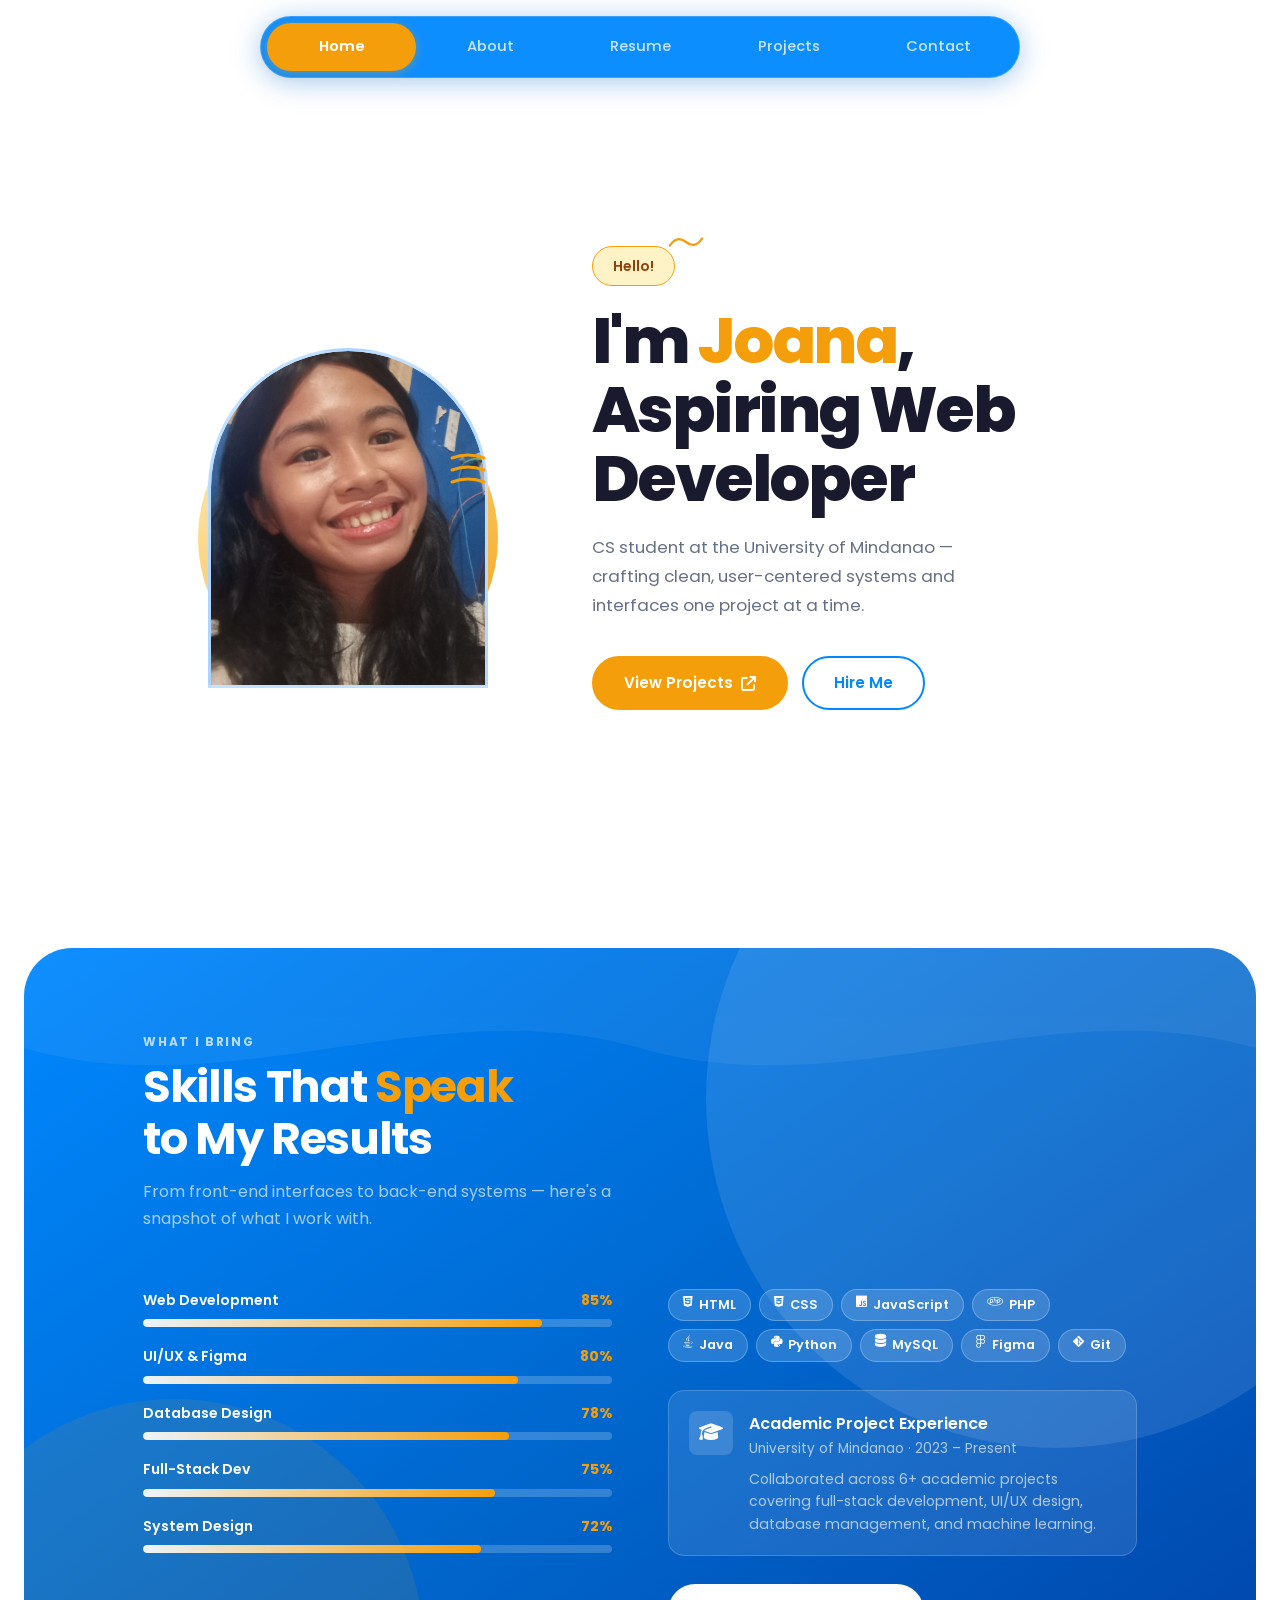
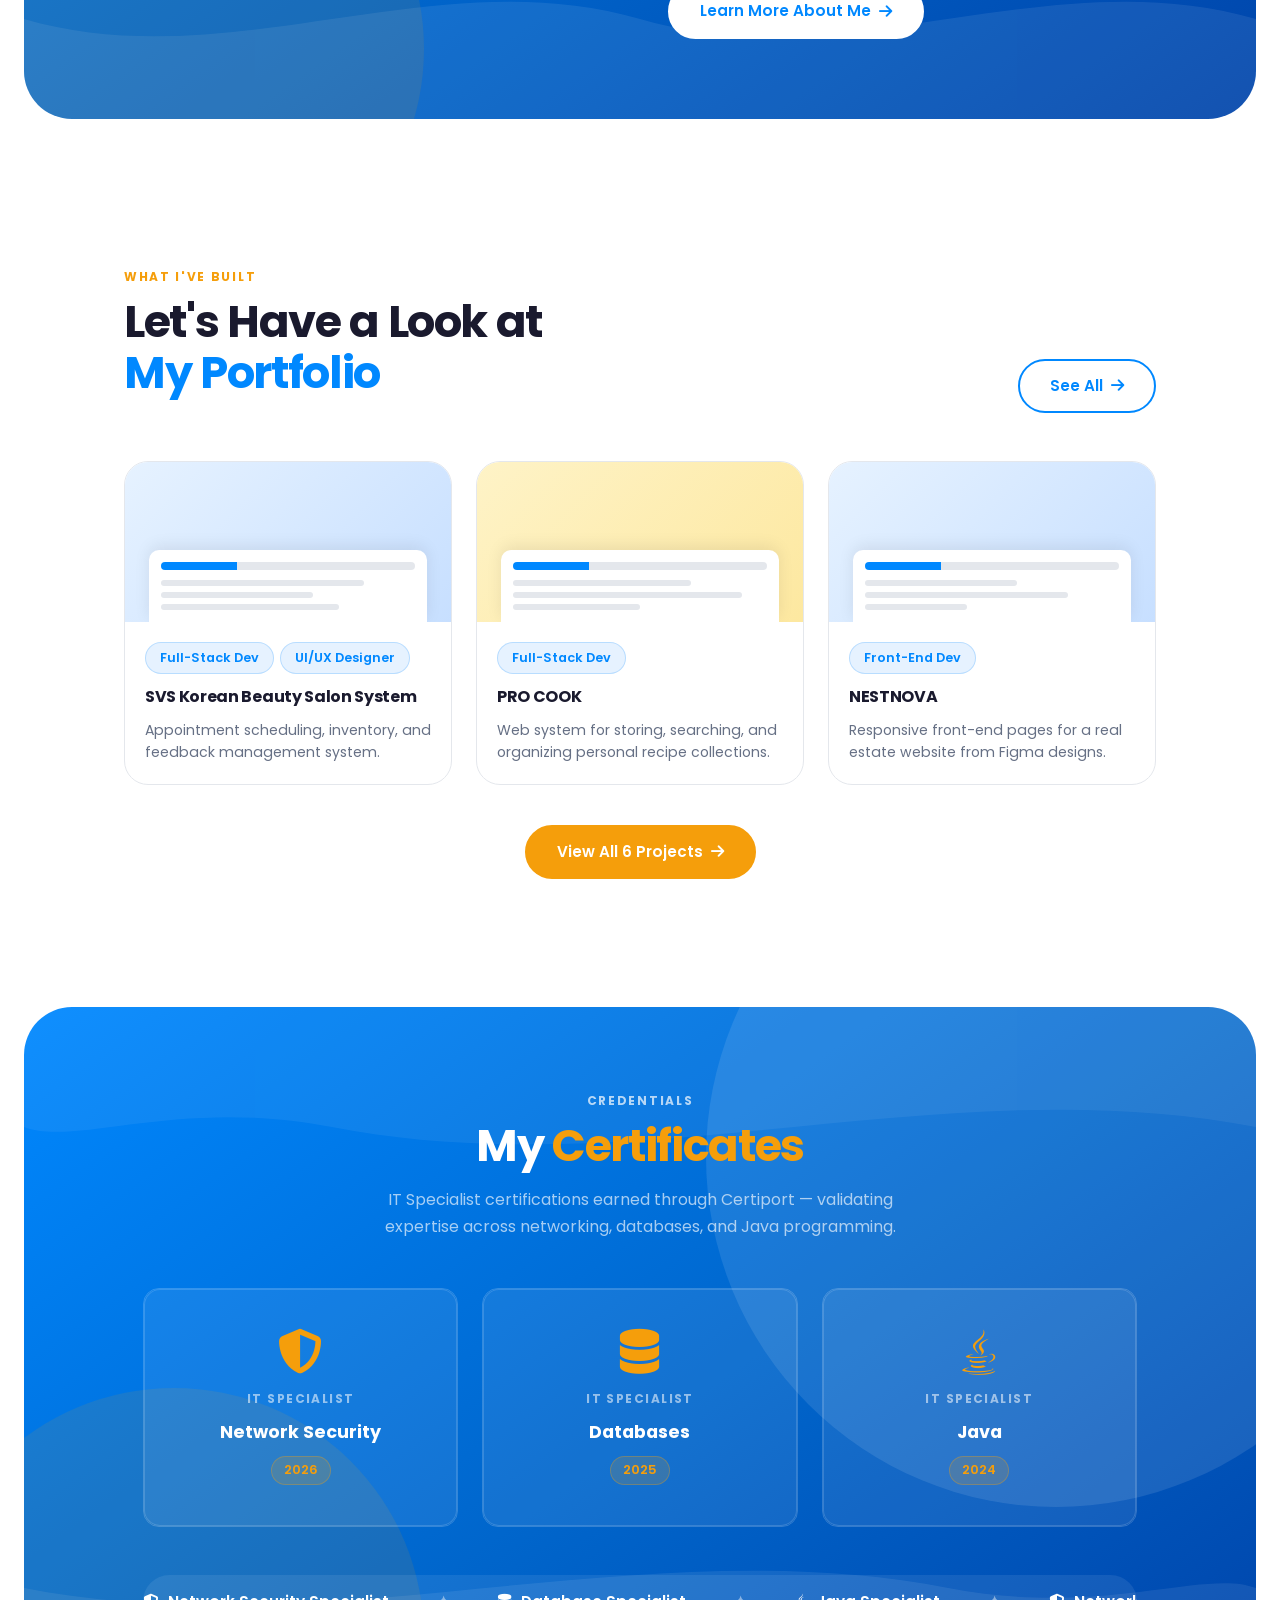
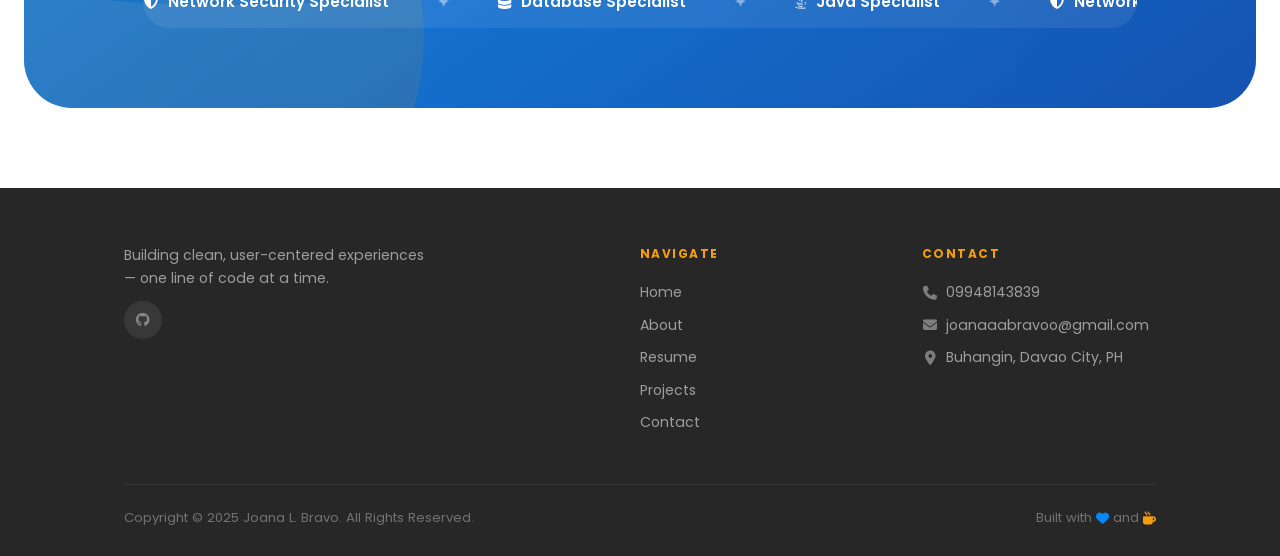
==== commit 07f2133c: "Change heading from 'Web Developer' to 'Aspiring Web Developer'" ====
--- a/index.html
+++ b/index.html
@@ -49,7 +49,7 @@
           </div>
           <h1 class="hero-heading">
             I'm <span class="accent">Joana</span>,<br />
-            Web Developer
+            Aspiring Web Developer
           </h1>
           <p class="hero-sub">
             CS student at the University of Mindanao — crafting clean,
--- a/style.css
+++ b/style.css
@@ -45,17 +45,15 @@
   line-height: 1.6;
   overflow-x: hidden;
 }
-a { color: inherit; text-decoration: none; transition: color var(--transition); }
-ul { list-style: none; }
-img { display: block; max-width: 100%; }
+a    { color: inherit; text-decoration: none; transition: color var(--transition); }
+ul   { list-style: none; }
+img  { display: block; max-width: 100%; }
 button { cursor: pointer; font-family: var(--font); }
 
 /* ═══════════════════════════════════════════
-   PAGE TRANSITION WRAPPER
-═══════════════════════════════════════════ */
-.page-wrapper {
-  animation: pageEnter 0.42s cubic-bezier(.4,0,.2,1) both;
-}
+   PAGE TRANSITION
+═══════════════════════════════════════════ */
+.page-wrapper { animation: pageEnter 0.42s cubic-bezier(.4,0,.2,1) both; }
 .page-wrapper.slide-exit-left  { animation: pageExitLeft  0.38s cubic-bezier(.4,0,.2,1) both; }
 .page-wrapper.slide-exit-right { animation: pageExitRight 0.38s cubic-bezier(.4,0,.2,1) both; }
 
@@ -63,15 +61,14 @@
 @keyframes pageEnterRight { from { opacity:0; transform:translateX(-60px); } to { opacity:1; transform:translateX(0); } }
 @keyframes pageExitLeft   { from { opacity:1; transform:translateX(0);     } to { opacity:0; transform:translateX(-60px); } }
 @keyframes pageExitRight  { from { opacity:1; transform:translateX(0);     } to { opacity:0; transform:translateX(60px); } }
-
 body.going-back .page-wrapper { animation: pageEnterRight 0.42s cubic-bezier(.4,0,.2,1) both; }
 
 /* ═══════════════════════════════════════════
    UTILITY
 ═══════════════════════════════════════════ */
-.accent       { color: var(--amber); }
-.accent-blue  { color: var(--blue); }
-.container    { max-width: 1160px; margin: 0 auto; padding: 0 5%; }
+.accent      { color: var(--amber); }
+.accent-blue { color: var(--blue); }
+.container   { max-width: 1160px; margin: 0 auto; padding: 0 5%; }
 
 .section-label {
   display: inline-block;
@@ -113,16 +110,16 @@
   white-space: nowrap;
   cursor: pointer;
 }
-.btn-primary  { background: var(--amber); color: var(--white); border-color: var(--amber); }
+.btn-primary { background: var(--amber); color: var(--white); border-color: var(--amber); }
 .btn-primary:hover { background: #D97706; border-color: #D97706; transform: translateY(-2px); box-shadow: 0 8px 24px rgba(245,158,11,.35); }
 .btn-outline  { background: transparent; color: var(--blue); border-color: var(--blue); }
-.btn-outline:hover { background: var(--blue); color: var(--white); transform: translateY(-2px); }
+.btn-outline:hover  { background: var(--blue); color: var(--white); transform: translateY(-2px); }
 .btn-white    { background: var(--white); color: var(--blue); border-color: var(--white); }
-.btn-white:hover { background: var(--amber); border-color: var(--amber); color: var(--white); transform: translateY(-2px); }
-.btn-full     { width: 100%; justify-content: center; }
-
-/* ═══════════════════════════════════════════
-   NAV
+.btn-white:hover    { background: var(--amber); border-color: var(--amber); color: var(--white); transform: translateY(-2px); }
+.btn-full { width: 100%; justify-content: center; }
+
+/* ═══════════════════════════════════════════
+   NAV — full width, evenly spaced, Home at far left
 ═══════════════════════════════════════════ */
 .nav-wrapper {
   position: fixed;
@@ -131,60 +128,50 @@
   transform: translateX(-50%);
   z-index: 1000;
   width: calc(100% - 40px);
-  max-width: 720px;
+  max-width: 760px;
   transition: top var(--transition);
 }
 .nav-pill {
   display: flex;
   align-items: center;
   justify-content: space-between;
-  padding: 8px 8px 8px 20px;
-  background: rgba(0,102,204,0.95);
+  padding: 6px;
+  background: rgba(0,136,255,0.95);
   backdrop-filter: blur(14px);
   -webkit-backdrop-filter: blur(14px);
   border: 1px solid rgba(255,255,255,0.18);
   border-radius: var(--radius-pill);
   box-shadow: 0 4px 28px rgba(0,102,204,.35);
 }
-.nav-logo {
-  font-size: 1rem;
-  font-weight: 800;
-  color: var(--white);
-  letter-spacing: -0.02em;
-  flex-shrink: 0;
-}
-.nav-links { display: flex; align-items: center; gap: 2px; }
+.nav-links {
+  display: flex;
+  align-items: center;
+  justify-content: space-between;
+  width: 100%;
+}
 .nav-link {
-  padding: 9px 20px;
+  flex: 1;
+  text-align: center;
+  padding: 12px 8px;
   border-radius: var(--radius-pill);
-  color: rgba(255,255,255,0.72);
-  font-size: 0.88rem;
+  color: rgba(255,255,255,0.78);
+  font-size: 0.92rem;
   font-weight: 500;
   transition: all var(--transition);
-  position: relative;
-}
-.nav-link:hover { color: var(--white); background: rgba(255,255,255,0.1); }
-.nav-link.active {
-  background: var(--amber);
-  color: var(--white);
-  font-weight: 600;
-}
+}
+.nav-link:hover  { color: var(--white); background: rgba(255,255,255,0.12); }
+.nav-link.active { background: var(--amber); color: var(--white); font-weight: 600; box-shadow: 0 2px 10px rgba(245,158,11,.4); }
 
 /* ═══════════════════════════════════════════
    SCROLL REVEAL
 ═══════════════════════════════════════════ */
-.reveal {
-  opacity: 0;
-  transform: translateY(28px);
-  transition: opacity 0.6s ease, transform 0.6s cubic-bezier(.4,0,.2,1);
-}
-.reveal.visible { opacity: 1; transform: translateY(0); }
-.reveal-left  { opacity: 0; transform: translateX(-32px); transition: opacity 0.6s ease, transform 0.6s cubic-bezier(.4,0,.2,1); }
-.reveal-right { opacity: 0; transform: translateX(32px);  transition: opacity 0.6s ease, transform 0.6s cubic-bezier(.4,0,.2,1); }
-.reveal-left.visible, .reveal-right.visible { opacity: 1; transform: translateX(0); }
-
-/* ═══════════════════════════════════════════
-   WAVY BLUE SECTION (coded ocean wave)
+.reveal       { opacity:0; transform:translateY(28px);  transition: opacity .6s ease, transform .6s cubic-bezier(.4,0,.2,1); }
+.reveal-left  { opacity:0; transform:translateX(-32px); transition: opacity .6s ease, transform .6s cubic-bezier(.4,0,.2,1); }
+.reveal-right { opacity:0; transform:translateX(32px);  transition: opacity .6s ease, transform .6s cubic-bezier(.4,0,.2,1); }
+.reveal.visible, .reveal-left.visible, .reveal-right.visible { opacity:1; transform:none; }
+
+/* ═══════════════════════════════════════════
+   WAVY BLUE SECTION
 ═══════════════════════════════════════════ */
 .wave-section {
   position: relative;
@@ -195,52 +182,437 @@
   padding: 80px 64px;
   color: var(--white);
 }
-.wave-section::before,
+.wave-section::before {
+  content:''; position:absolute; border-radius:50%; opacity:.1; pointer-events:none;
+  width:700px; height:700px; background:var(--white); top:-200px; right:-150px;
+}
 .wave-section::after {
-  content: '';
+  content:''; position:absolute; border-radius:50%; opacity:.1; pointer-events:none;
+  width:500px; height:500px; background:var(--amber); bottom:-180px; left:-100px;
+}
+.wave-svg {
+  position:absolute; bottom:0; left:0;
+  width:100%; height:180px; opacity:.08; pointer-events:none;
+}
+.wave-svg-top {
+  position:absolute; top:0; left:0;
+  width:100%; height:180px; opacity:.06; pointer-events:none;
+  transform:rotate(180deg);
+}
+
+/* ═══════════════════════════════════════════
+   SKILL BARS (white-on-blue variant)
+═══════════════════════════════════════════ */
+.skill-bar-item  { margin-bottom: 18px; }
+.skill-bar-label { display:flex; justify-content:space-between; font-size:.88rem; font-weight:600; margin-bottom:8px; color:var(--white); }
+.skill-pct       { color:var(--amber); font-weight:700; }
+.skill-track     { height:8px; background:rgba(255,255,255,.2); border-radius:var(--radius-pill); overflow:hidden; }
+.skill-fill      { height:100%; background:linear-gradient(90deg,rgba(255,255,255,.9),var(--amber)); border-radius:var(--radius-pill); width:0%; transition:width 1.3s cubic-bezier(.4,0,.2,1); }
+
+/* ═══════════════════════════════════════════
+   TAGS
+═══════════════════════════════════════════ */
+.tag {
+  display:inline-flex; padding:5px 14px;
+  background:rgba(255,255,255,.15); color:var(--white);
+  border:1px solid rgba(255,255,255,.25); border-radius:var(--radius-pill);
+  font-size:.8rem; font-weight:600; transition:all var(--transition);
+}
+.tag:hover { background:var(--amber); border-color:var(--amber); }
+
+.tag-blue {
+  background:var(--blue-light); color:var(--blue);
+  border:1px solid rgba(0,136,255,.2); border-radius:var(--radius-pill);
+  display:inline-flex; padding:5px 14px; font-size:.8rem; font-weight:600;
+}
+.tag-blue:hover { background:var(--blue); color:var(--white); }
+
+/* ═══════════════════════════════════════════
+   FORM ELEMENTS
+═══════════════════════════════════════════ */
+.form-group { display:flex; flex-direction:column; gap:6px; }
+.form-group label { font-size:.86rem; font-weight:600; }
+.form-group input,
+.form-group textarea {
+  padding:13px 16px;
+  border:1.5px solid var(--gray-border);
+  border-radius:var(--radius-sm);
+  font-family:var(--font); font-size:.94rem;
+  color:var(--dark); background:var(--gray-light);
+  transition:border-color var(--transition), box-shadow var(--transition);
+  resize:vertical; outline:none;
+}
+.form-group input:focus,
+.form-group textarea:focus {
+  border-color:var(--blue);
+  box-shadow:0 0 0 3px rgba(0,136,255,.12);
+  background:var(--white);
+}
+
+/* ═══════════════════════════════════════════
+   FOOTER
+═══════════════════════════════════════════ */
+.site-footer { background:var(--dark-2); color:var(--white); }
+.footer-inner { max-width:1160px; margin:0 auto; padding:56px 5% 28px; }
+.footer-top {
+  display:grid;
+  grid-template-columns:2fr 1fr 1fr;
+  gap:48px;
+  margin-bottom:40px;
+}
+
+.footer-tagline { font-size:.9rem; color:rgba(255,255,255,.55); line-height:1.65; max-width:300px; margin-bottom:18px; }
+
+/* GitHub icon — fixed alignment */
+.footer-socials { display:flex; gap:10px; align-items:center; }
+.footer-socials a {
+  width:38px; height:38px;
+  border-radius:50%;
+  background:rgba(255,255,255,.08);
+  display:flex; align-items:center; justify-content:center;
+  color:rgba(255,255,255,.65);
+  font-size:1rem;
+  line-height:1;
+  transition:all var(--transition);
+}
+.footer-socials a:hover { background:var(--blue); color:var(--white); transform:translateY(-2px); }
+.footer-socials a i { display:block; line-height:1; }
+
+.footer-col h4 { font-size:.75rem; font-weight:700; letter-spacing:.12em; text-transform:uppercase; color:var(--amber); margin-bottom:18px; }
+.footer-col a,
+.footer-col p  {
+  display:flex; align-items:center; gap:8px;
+  font-size:.88rem; color:rgba(255,255,255,.55);
+  margin-bottom:10px; transition:color var(--transition);
+}
+.footer-col a:hover { color:var(--white); }
+.footer-col i { width:14px; text-align:center; flex-shrink:0; }
+
+.footer-divider { height:1px; background:rgba(255,255,255,.08); margin-bottom:22px; }
+.footer-bottom {
+  display:flex; justify-content:space-between; align-items:center;
+  flex-wrap:wrap; gap:8px;
+  font-size:.82rem; color:rgba(255,255,255,.35);
+}
+.footer-bottom i { vertical-align:middle; }
+
+/* ═══════════════════════════════════════════
+   PROJECT GALLERY MODAL
+═══════════════════════════════════════════ */
+#gallery-modal {
+  position:fixed; inset:0;
+  background:rgba(0,0,0,.88);
+  z-index:9999;
+  display:flex; align-items:center; justify-content:center;
+  opacity:0; pointer-events:none;
+  transition:opacity .3s ease;
+}
+#gallery-modal.open { opacity:1; pointer-events:all; }
+
+.gallery-box {
+  background:var(--white);
+  border-radius:var(--radius-lg);
+  width:min(860px, 94vw);
+  max-height:92vh;
+  display:flex; flex-direction:column;
+  overflow:hidden;
+  transform:translateY(24px);
+  transition:transform .35s cubic-bezier(.4,0,.2,1);
+}
+#gallery-modal.open .gallery-box { transform:translateY(0); }
+
+.gallery-header {
+  display:flex; align-items:center; justify-content:space-between;
+  padding:20px 28px;
+  border-bottom:1px solid var(--gray-border);
+  flex-shrink:0;
+}
+.gallery-header h3 { font-size:1.05rem; font-weight:700; }
+.gallery-close {
+  width:36px; height:36px; border-radius:50%;
+  background:var(--gray-light); border:none;
+  display:flex; align-items:center; justify-content:center;
+  font-size:.9rem; color:var(--gray);
+  transition:all var(--transition);
+}
+.gallery-close:hover { background:var(--dark); color:var(--white); }
+
+.gallery-viewer {
+  flex:1; overflow:hidden;
+  position:relative;
+  background:var(--gray-light);
+  min-height:380px;
+  display:flex; align-items:center; justify-content:center;
+}
+.gallery-viewer img {
+  max-width:100%; max-height:100%;
+  object-fit:contain;
+  transition:opacity .3s ease;
+}
+.gallery-viewer .no-preview {
+  text-align:center; color:var(--gray);
+  padding:48px;
+}
+.gallery-viewer .no-preview i { font-size:3rem; margin-bottom:16px; color:var(--gray-border); display:block; }
+
+.gallery-nav-btn {
+  position:absolute; top:50%; transform:translateY(-50%);
+  width:44px; height:44px; border-radius:50%;
+  background:rgba(255,255,255,.9); border:none;
+  display:flex; align-items:center; justify-content:center;
+  font-size:1rem; color:var(--dark);
+  box-shadow:var(--shadow-sm);
+  transition:all var(--transition);
+  cursor:pointer;
+}
+.gallery-nav-btn:hover { background:var(--blue); color:var(--white); }
+.gallery-prev { left:16px; }
+.gallery-next { right:16px; }
+.gallery-nav-btn:disabled { opacity:.3; pointer-events:none; }
+
+.gallery-footer {
+  padding:16px 28px;
+  border-top:1px solid var(--gray-border);
+  display:flex; align-items:center; justify-content:space-between;
+  flex-shrink:0;
+}
+.gallery-counter { font-size:.85rem; color:var(--gray); font-weight:600; }
+.gallery-dots { display:flex; gap:6px; }
+.gallery-dot {
+  width:8px; height:8px; border-radius:50%;
+  background:var(--gray-border);
+  cursor:pointer; transition:background var(--transition);
+  border:none;
+}
+.gallery-dot.active { background:var(--blue); }
+
+/* ═══════════════════════════════════════════
+   CERT IFRAME MODAL
+═══════════════════════════════════════════ */
+#cert-modal {
+  position:fixed; inset:0;
+  background:rgba(0,0,0,.88);
+  z-index:9999;
+  display:flex; align-items:center; justify-content:center;
+  opacity:0; pointer-events:none;
+  transition:opacity .3s ease;
+}
+#cert-modal.open { opacity:1; pointer-events:all; }
+
+.cert-box {
+  background:var(--white);
+  border-radius:var(--radius-lg);
+  width:min(900px, 94vw);
+  height:90vh;
+  display:flex; flex-direction:column;
+  overflow:hidden;
+  transform:translateY(24px);
+  transition:transform .35s cubic-bezier(.4,0,.2,1);
+}
+#cert-modal.open .cert-box { transform:translateY(0); }
+
+.cert-modal-header {
+  display:flex; align-items:center; justify-content:space-between;
+  padding:18px 28px;
+  border-bottom:1px solid var(--gray-border);
+  flex-shrink:0;
+}
+.cert-modal-header h3 { font-size:1rem; font-weight:700; }
+.cert-modal-close {
+  width:36px; height:36px; border-radius:50%;
+  background:var(--gray-light); border:none;
+  display:flex; align-items:center; justify-content:center;
+  font-size:.9rem; color:var(--gray);
+  transition:all var(--transition);
+}
+.cert-modal-close:hover { background:var(--dark); color:var(--white); }
+
+.cert-iframe-wrap { flex:1; overflow:hidden; }
+.cert-iframe-wrap iframe {
+  width:100%; height:100%;
+  border:none;
+}
+
+/* ═══════════════════════════════════════════
+   RESPONSIVE
+═══════════════════════════════════════════ */
+@media (max-width:768px) {
+  .nav-wrapper { width:calc(100% - 24px); top:10px; }
+  .nav-link    { padding:8px 12px; font-size:.8rem; }
+  .wave-section { margin:0 12px; padding:56px 28px; border-radius:var(--radius-lg); }
+  .footer-top { grid-template-columns:1fr; gap:28px; }
+}
+@media (prefers-reduced-motion:reduce) {
+  *, *::before, *::after { animation-duration:.01ms !important; transition-duration:.01ms !important; }
+  .reveal,.reveal-left,.reveal-right { opacity:1; transform:none; }
+}
+
+/* ═══════════════════════════════════════════
+   RESUME IFRAME EMBED
+═══════════════════════════════════════════ */
+.resume-embed-wrap {
+  max-width: 860px;
+  margin: 0 auto;
+  border-radius: var(--radius-lg);
+  overflow: hidden;
+  box-shadow: var(--shadow-lg);
+  border: 1px solid var(--gray-border);
+  background: var(--white);
+}
+.resume-iframe {
+  width: 100%;
+  height: 900px;
+  border: none;
+  display: block;
+}
+.resume-actions {
+  display: flex;
+  gap: 14px;
+  justify-content: center;
+  margin-bottom: 32px;
+  flex-wrap: wrap;
+}
+
+/* ═══════════════════════════════════════════
+   PROJECT GALLERY MODAL
+═══════════════════════════════════════════ */
+.gallery-modal {
+  position: fixed;
+  inset: 0;
+  background: rgba(10,10,20,.88);
+  z-index: 9000;
+  display: flex;
+  align-items: center;
+  justify-content: center;
+  opacity: 0;
+  pointer-events: none;
+  transition: opacity 0.3s ease;
+  padding: 24px;
+}
+.gallery-modal.open {
+  opacity: 1;
+  pointer-events: all;
+}
+.gallery-modal-inner {
+  background: var(--white);
+  border-radius: var(--radius-lg);
+  padding: 40px;
+  width: 100%;
+  max-width: 960px;
+  max-height: 88vh;
+  overflow-y: auto;
+  position: relative;
+  transform: translateY(24px);
+  transition: transform 0.35s cubic-bezier(.4,0,.2,1);
+}
+.gallery-modal.open .gallery-modal-inner {
+  transform: translateY(0);
+}
+.gallery-close {
   position: absolute;
+  top: 16px; right: 16px;
+  width: 40px; height: 40px;
   border-radius: 50%;
-  opacity: 0.12;
+  background: var(--gray-light);
+  border: 1px solid var(--gray-border);
+  font-size: 1.1rem;
+  color: var(--dark);
+  display: flex; align-items: center; justify-content: center;
+  transition: all var(--transition);
+  cursor: pointer;
+}
+.gallery-close:hover { background: var(--dark); color: var(--white); }
+.gallery-title {
+  font-size: 1.3rem;
+  font-weight: 700;
+  margin-bottom: 28px;
+  padding-right: 48px;
+  color: var(--dark);
+}
+.gallery-grid {
+  display: grid;
+  grid-template-columns: repeat(auto-fill, minmax(240px, 1fr));
+  gap: 16px;
+}
+.gallery-grid img {
+  width: 100%;
+  aspect-ratio: 16/10;
+  object-fit: cover;
+  border-radius: var(--radius-md);
+  border: 1px solid var(--gray-border);
+  cursor: zoom-in;
+  transition: transform var(--transition), box-shadow var(--transition);
+}
+.gallery-grid img:hover {
+  transform: scale(1.03);
+  box-shadow: var(--shadow-lg);
+}
+.gallery-empty {
+  text-align: center;
+  padding: 56px 24px;
+  color: var(--gray);
+}
+.gallery-empty i { font-size: 3rem; margin-bottom: 16px; display: block; color: var(--gray-border); }
+.gallery-empty p { font-size: 0.95rem; line-height: 1.7; }
+.gallery-empty code {
+  background: var(--gray-light);
+  padding: 2px 8px;
+  border-radius: 4px;
+  font-size: 0.88rem;
+  color: var(--blue);
+}
+
+/* ═══════════════════════════════════════════
+   CERT PDF MODAL
+═══════════════════════════════════════════ */
+.cert-modal {
+  position: fixed;
+  inset: 0;
+  background: rgba(10,10,20,.9);
+  z-index: 9100;
+  display: flex;
+  align-items: center;
+  justify-content: center;
+  opacity: 0;
   pointer-events: none;
-}
-.wave-section::before {
-  width: 700px; height: 700px;
+  transition: opacity 0.3s ease;
+  padding: 24px;
+}
+.cert-modal.open { opacity: 1; pointer-events: all; }
+.cert-modal-inner {
+  position: relative;
+  width: 100%;
+  max-width: 860px;
+  height: 88vh;
   background: var(--white);
-  top: -200px; right: -150px;
-}
-.wave-section::after {
-  width: 500px; height: 500px;
-  background: var(--amber);
-  bottom: -180px; left: -100px;
-}
-/* SVG waves inside */
-.wave-svg {
+  border-radius: var(--radius-lg);
+  overflow: hidden;
+  box-shadow: 0 24px 80px rgba(0,0,0,.5);
+}
+.cert-modal-close {
   position: absolute;
-  bottom: 0; left: 0;
-  width: 100%; height: 180px;
-  opacity: 0.08;
-  pointer-events: none;
-}
-.wave-svg-top {
-  position: absolute;
-  top: 0; left: 0;
-  width: 100%; height: 180px;
-  opacity: 0.06;
-  pointer-events: none;
-  transform: rotate(180deg);
-}
-
-/* ═══════════════════════════════════════════
-   FOOTER
-═══════════════════════════════════════════ */
-.site-footer { background: var(--dark-2); color: var(--white); margin-top: 0; }
-.footer-inner { max-width: 1160px; margin: 0 auto; padding: 56px 5% 28px; }
-.footer-top {
-  display: grid;
-  grid-template-columns: 2fr 1fr 1fr;
-  gap: 48px;
-  margin-bottom: 40px;
-}
+  top: 12px; right: 12px;
+  width: 40px; height: 40px;
+  border-radius: 50%;
+  background: var(--white);
+  border: 1px solid var(--gray-border);
+  font-size: 1.1rem;
+  color: var(--dark);
+  display: flex; align-items: center; justify-content: center;
+  z-index: 10;
+  cursor: pointer;
+  transition: all var(--transition);
+}
+.cert-modal-close:hover { background: var(--dark); color: var(--white); }
+#cert-iframe {
+  width: 100%; height: 100%;
+  border: none;
+  display: block;
+}
+
+/* ═══════════════════════════════════════════
+   FOOTER FIXES — icon alignment
+═══════════════════════════════════════════ */
 .footer-logo-mark {
   display: inline-flex;
   width: 48px; height: 48px;
@@ -253,91 +625,59 @@
   color: var(--white);
   margin-bottom: 14px;
 }
-.footer-tagline { font-size: 0.9rem; color: rgba(255,255,255,.55); line-height: 1.65; max-width: 280px; margin-bottom: 18px; }
-.footer-socials { display: flex; gap: 10px; }
 .footer-socials a {
   width: 38px; height: 38px;
   border-radius: 50%;
   background: rgba(255,255,255,.08);
-  display: flex; align-items: center; justify-content: center;
+  display: flex;
+  align-items: center;
+  justify-content: center;
   color: rgba(255,255,255,.65);
-  font-size: 0.9rem;
+  font-size: 1.1rem;
+  line-height: 1;
   transition: all var(--transition);
 }
 .footer-socials a:hover { background: var(--blue); color: var(--white); transform: translateY(-2px); }
-.footer-col h4 { font-size: 0.75rem; font-weight: 700; letter-spacing: 0.12em; text-transform: uppercase; color: var(--amber); margin-bottom: 18px; }
-.footer-col a, .footer-col p { display: block; font-size: 0.88rem; color: rgba(255,255,255,.55); margin-bottom: 10px; transition: color var(--transition); }
+.footer-col a, .footer-col p {
+  display: flex;
+  align-items: center;
+  gap: 8px;
+  font-size: 0.88rem;
+  color: rgba(255,255,255,.55);
+  margin-bottom: 10px;
+  transition: color var(--transition);
+}
 .footer-col a:hover { color: var(--white); }
-.footer-divider { height: 1px; background: rgba(255,255,255,.08); margin-bottom: 22px; }
-.footer-bottom { display: flex; justify-content: space-between; align-items: center; flex-wrap: wrap; gap: 8px; font-size: 0.82rem; color: rgba(255,255,255,.35); }
-
-/* ═══════════════════════════════════════════
-   SKILL BARS
-═══════════════════════════════════════════ */
-.skill-bar-item { margin-bottom: 18px; }
-.skill-bar-label { display: flex; justify-content: space-between; font-size: 0.88rem; font-weight: 600; margin-bottom: 8px; }
-.skill-pct { color: var(--amber); font-weight: 700; }
-.skill-track { height: 8px; background: rgba(255,255,255,.2); border-radius: var(--radius-pill); overflow: hidden; }
-.skill-fill { height: 100%; background: linear-gradient(90deg, rgba(255,255,255,.9), var(--amber)); border-radius: var(--radius-pill); width: 0%; transition: width 1.3s cubic-bezier(.4,0,.2,1); }
-
-/* ═══════════════════════════════════════════
-   TAGS
-═══════════════════════════════════════════ */
-.tag {
-  display: inline-flex;
-  padding: 5px 14px;
-  background: rgba(255,255,255,.15);
-  color: var(--white);
-  border: 1px solid rgba(255,255,255,.25);
-  border-radius: var(--radius-pill);
-  font-size: 0.8rem;
+.footer-col a i, .footer-col p i {
+  width: 16px;
+  text-align: center;
+  flex-shrink: 0;
+  color: rgba(255,255,255,.4);
+}
+
+/* ═══════════════════════════════════════════
+   PROJECT GALLERY HINT
+═══════════════════════════════════════════ */
+.proj-gallery-hint {
+  display: flex;
+  align-items: center;
+  gap: 6px;
+  font-size: 0.82rem;
   font-weight: 600;
-  transition: all var(--transition);
-}
-.tag:hover { background: var(--amber); border-color: var(--amber); }
-
-.tag-blue {
-  background: var(--blue-light);
   color: var(--blue);
-  border: 1px solid rgba(0,136,255,.2);
-}
-.tag-blue:hover { background: var(--blue); color: var(--white); }
-
-/* ═══════════════════════════════════════════
-   FORM ELEMENTS
-═══════════════════════════════════════════ */
-.form-group { display: flex; flex-direction: column; gap: 6px; }
-.form-group label { font-size: 0.86rem; font-weight: 600; }
-.form-group input,
-.form-group textarea {
-  padding: 13px 16px;
-  border: 1.5px solid var(--gray-border);
-  border-radius: var(--radius-sm);
-  font-family: var(--font);
-  font-size: 0.94rem;
-  color: var(--dark);
-  background: var(--gray-light);
-  transition: border-color var(--transition), box-shadow var(--transition);
-  resize: vertical;
-  outline: none;
-}
-.form-group input:focus,
-.form-group textarea:focus {
-  border-color: var(--blue);
-  box-shadow: 0 0 0 3px rgba(0,136,255,.12);
-  background: var(--white);
-}
-
-/* ═══════════════════════════════════════════
-   RESPONSIVE
-═══════════════════════════════════════════ */
+  transition: color var(--transition);
+}
+.proj-card:hover .proj-gallery-hint { color: rgba(255,255,255,.65); }
+
+/* CERT BADGE ICON */
+.cert-badge-icon {
+  font-size: 2.5rem;
+  color: var(--amber);
+  margin-bottom: 4px;
+}
+
 @media (max-width: 768px) {
-  .nav-wrapper { width: calc(100% - 24px); top: 10px; }
-  .nav-link { padding: 8px 12px; font-size: 0.8rem; }
-  .wave-section { margin: 0 12px; padding: 56px 28px; border-radius: var(--radius-lg); }
-  .footer-top { grid-template-columns: 1fr; gap: 28px; }
-}
-@media (prefers-reduced-motion: reduce) {
-  *, *::before, *::after { animation-duration: 0.01ms !important; transition-duration: 0.01ms !important; }
-  .reveal, .reveal-left, .reveal-right { opacity: 1; transform: none; }
-}
+  .resume-iframe { height: 600px; }
+  .gallery-modal-inner { padding: 24px 16px; }
+  .gallery-grid { grid-template-columns: 1fr 1fr; }
+}
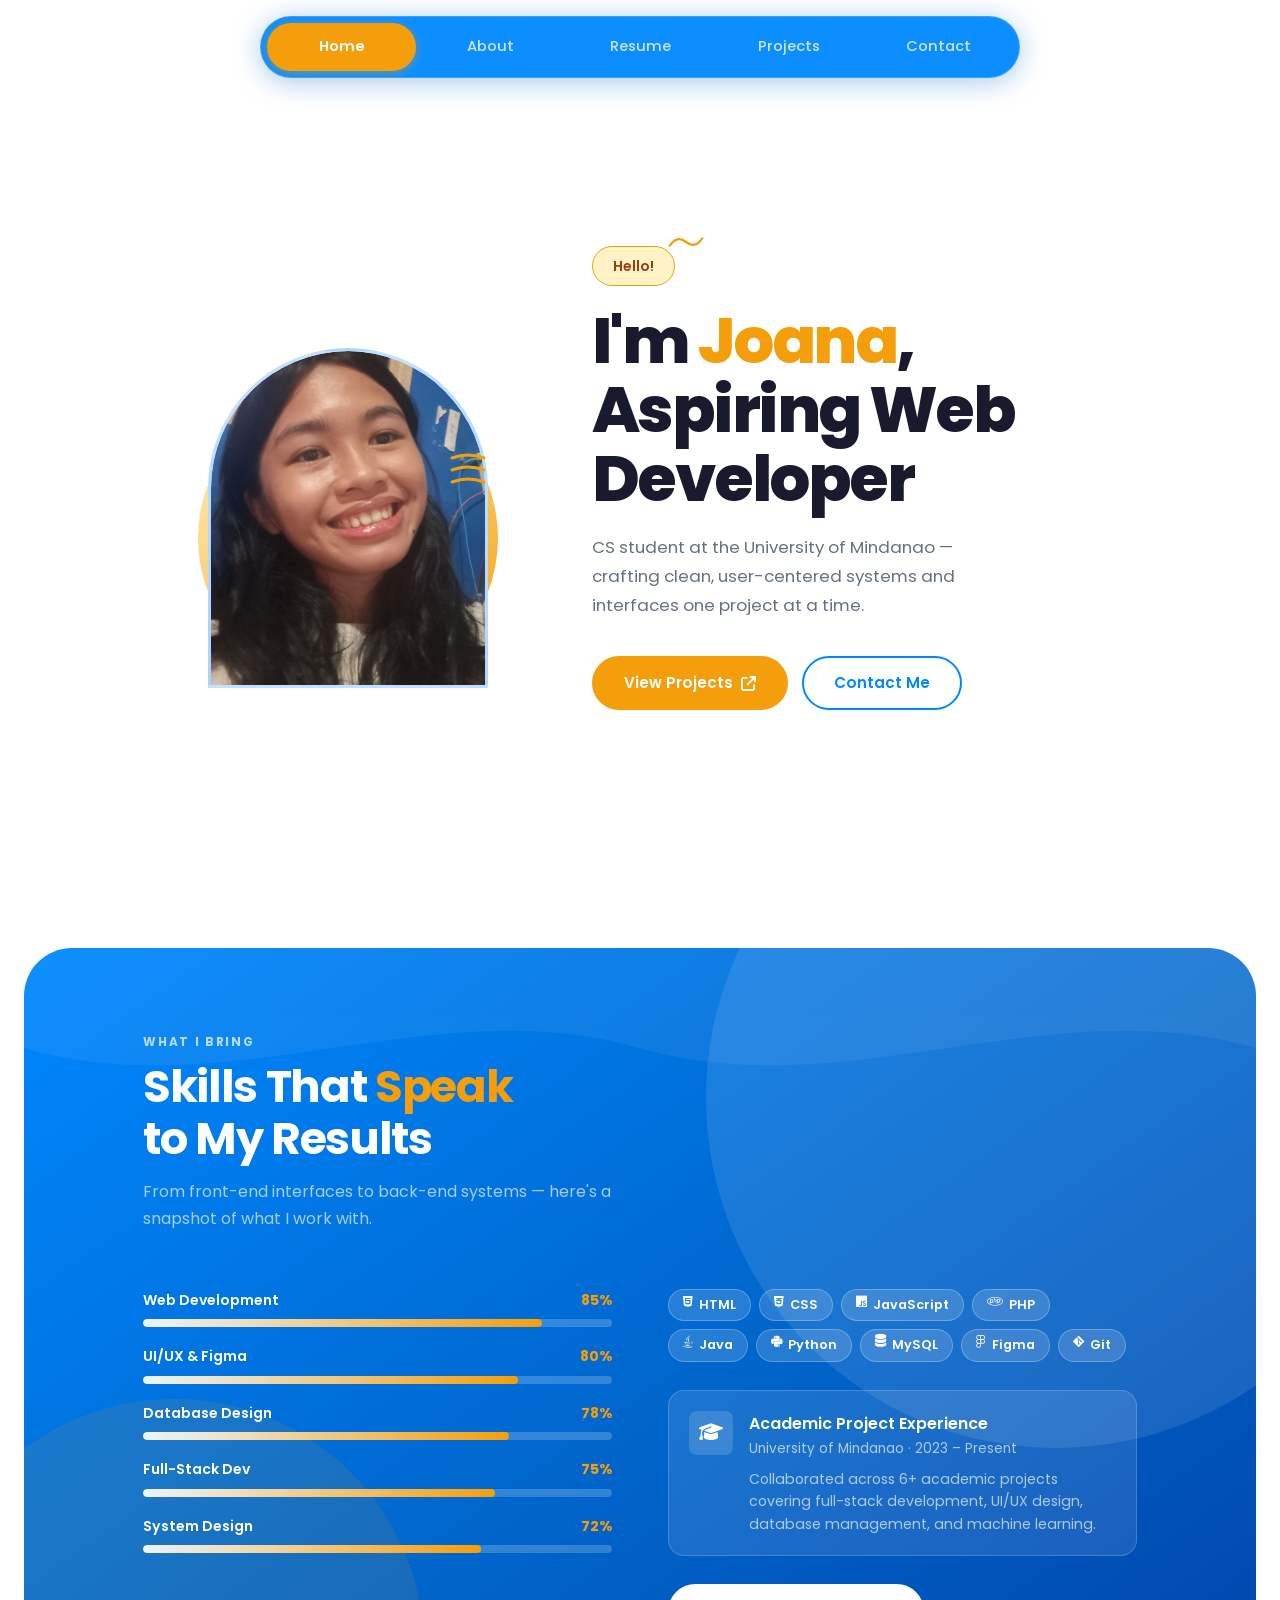
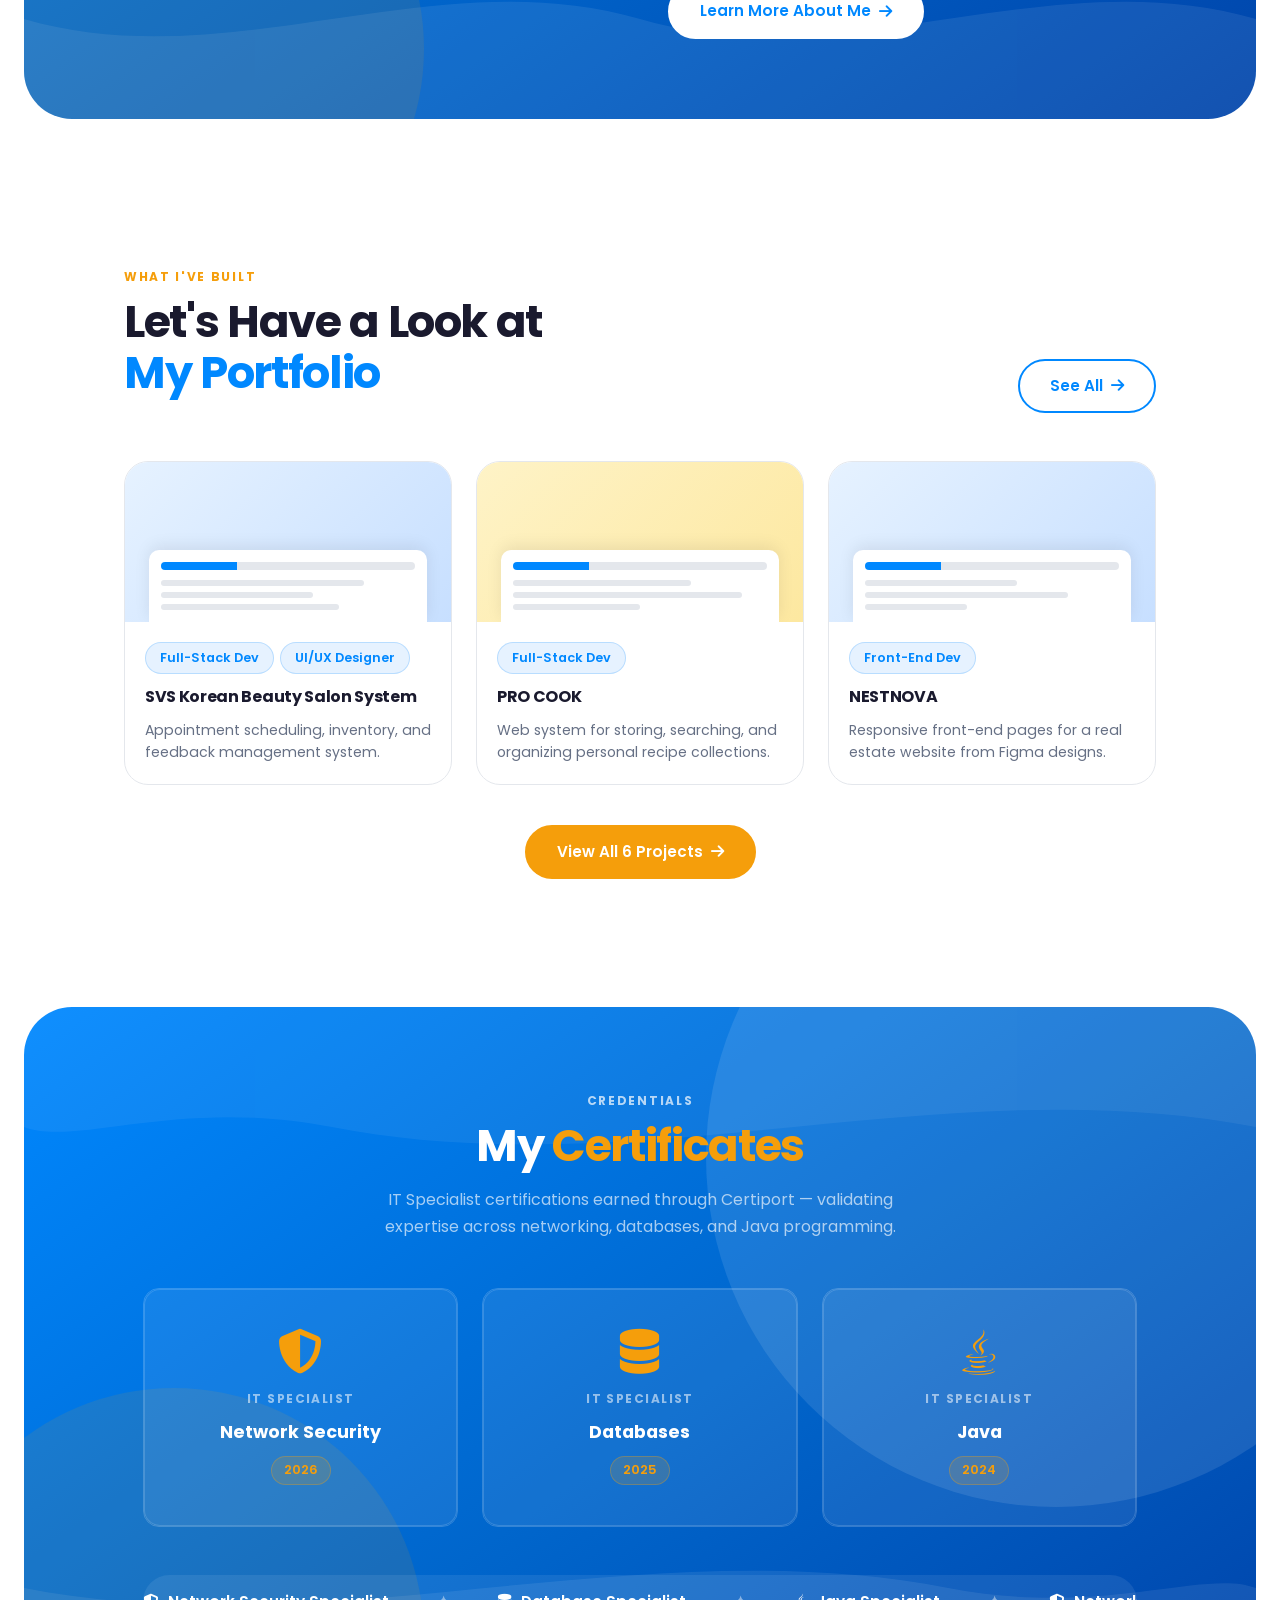
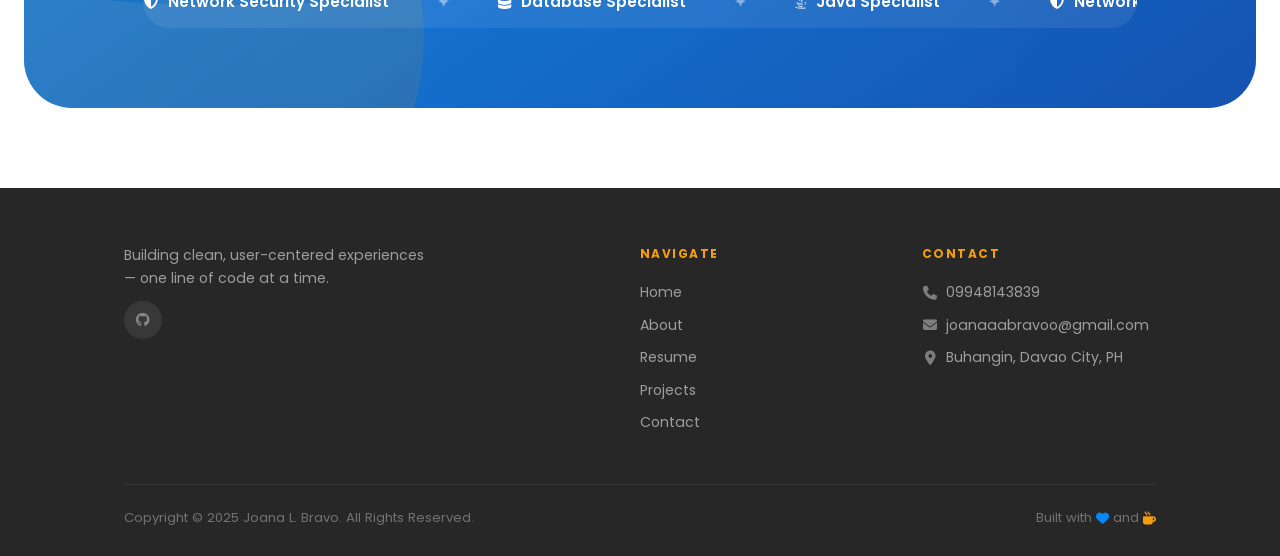
==== commit d9da4146: "Change 'Hire Me' link text to 'Contact Me'" ====
--- a/index.html
+++ b/index.html
@@ -57,7 +57,7 @@
           </p>
           <div class="hero-cta">
             <a href="projects.html" class="btn btn-primary page-link">View Projects <i class="fa-solid fa-arrow-up-right-from-square"></i></a>
-            <a href="contact.html"  class="btn btn-outline page-link">Hire Me</a>
+            <a href="contact.html"  class="btn btn-outline page-link">Contact Me</a>
           </div>
         </div>
 
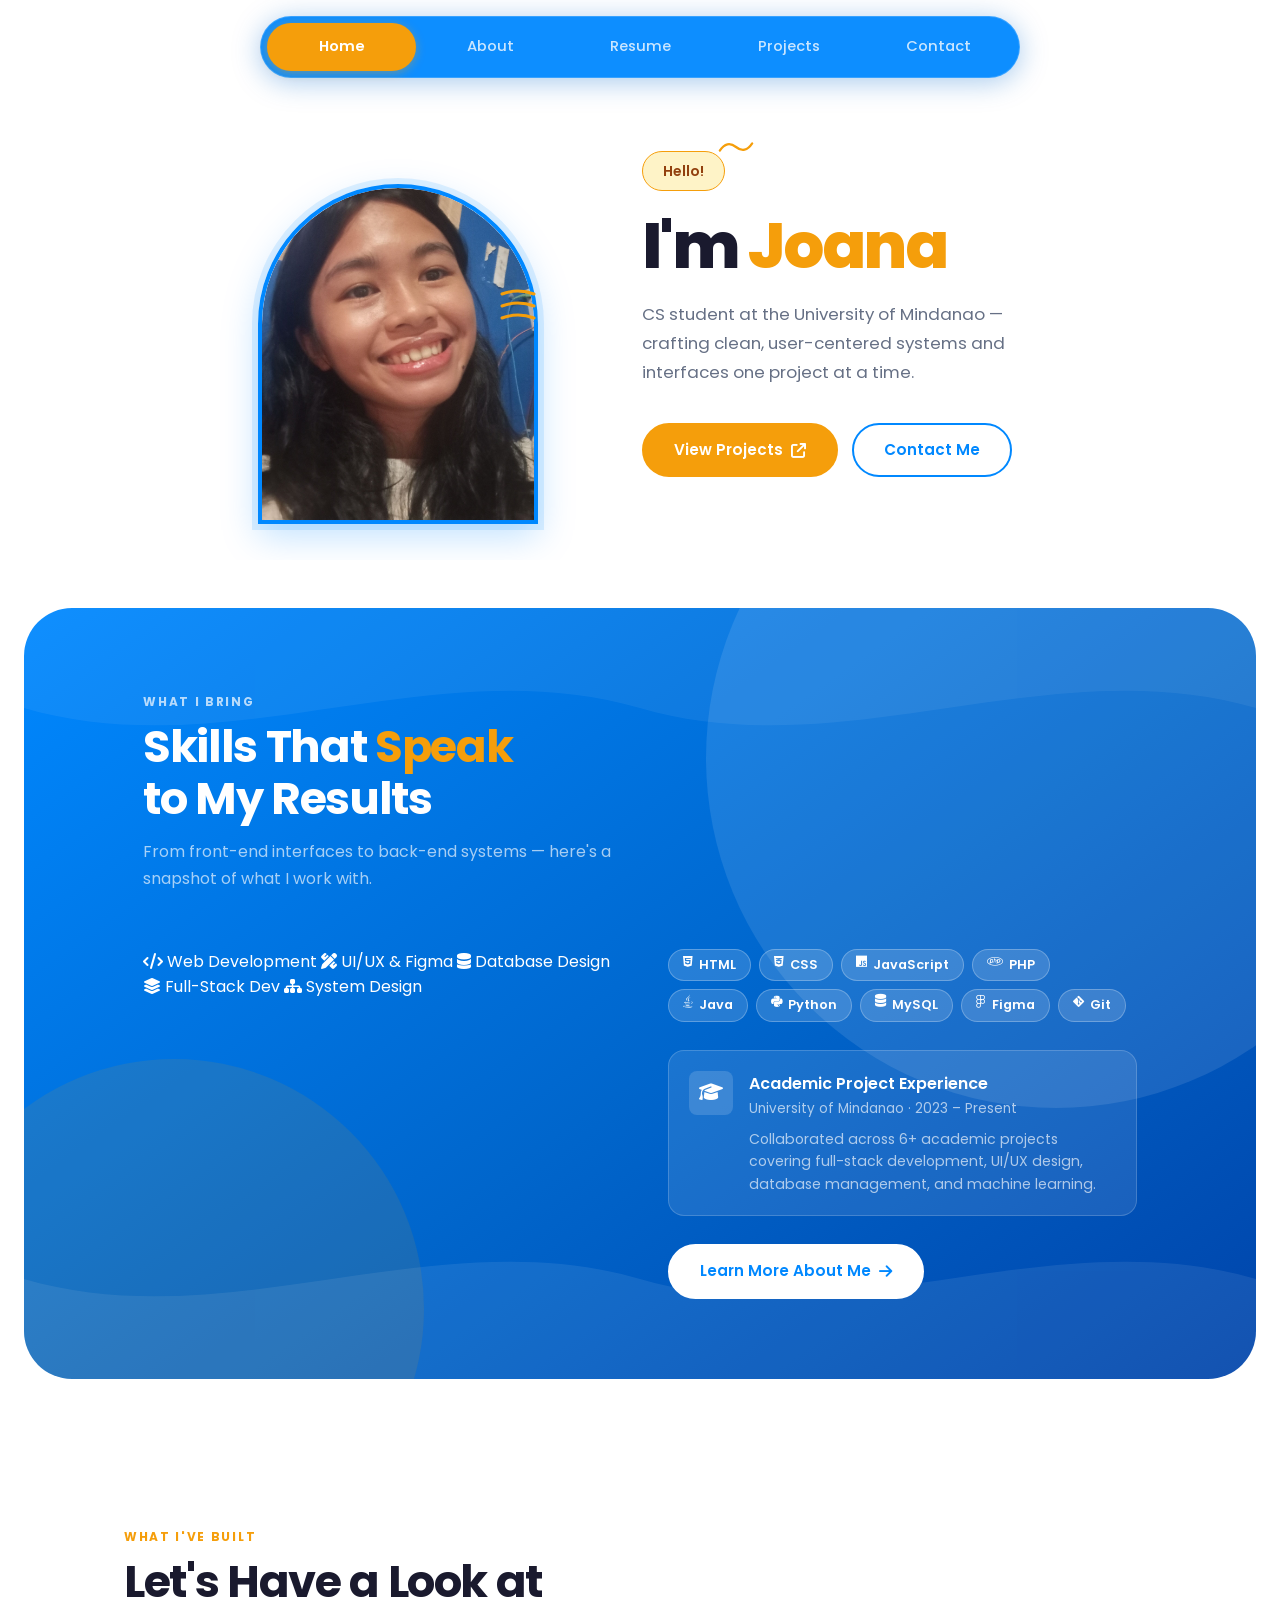
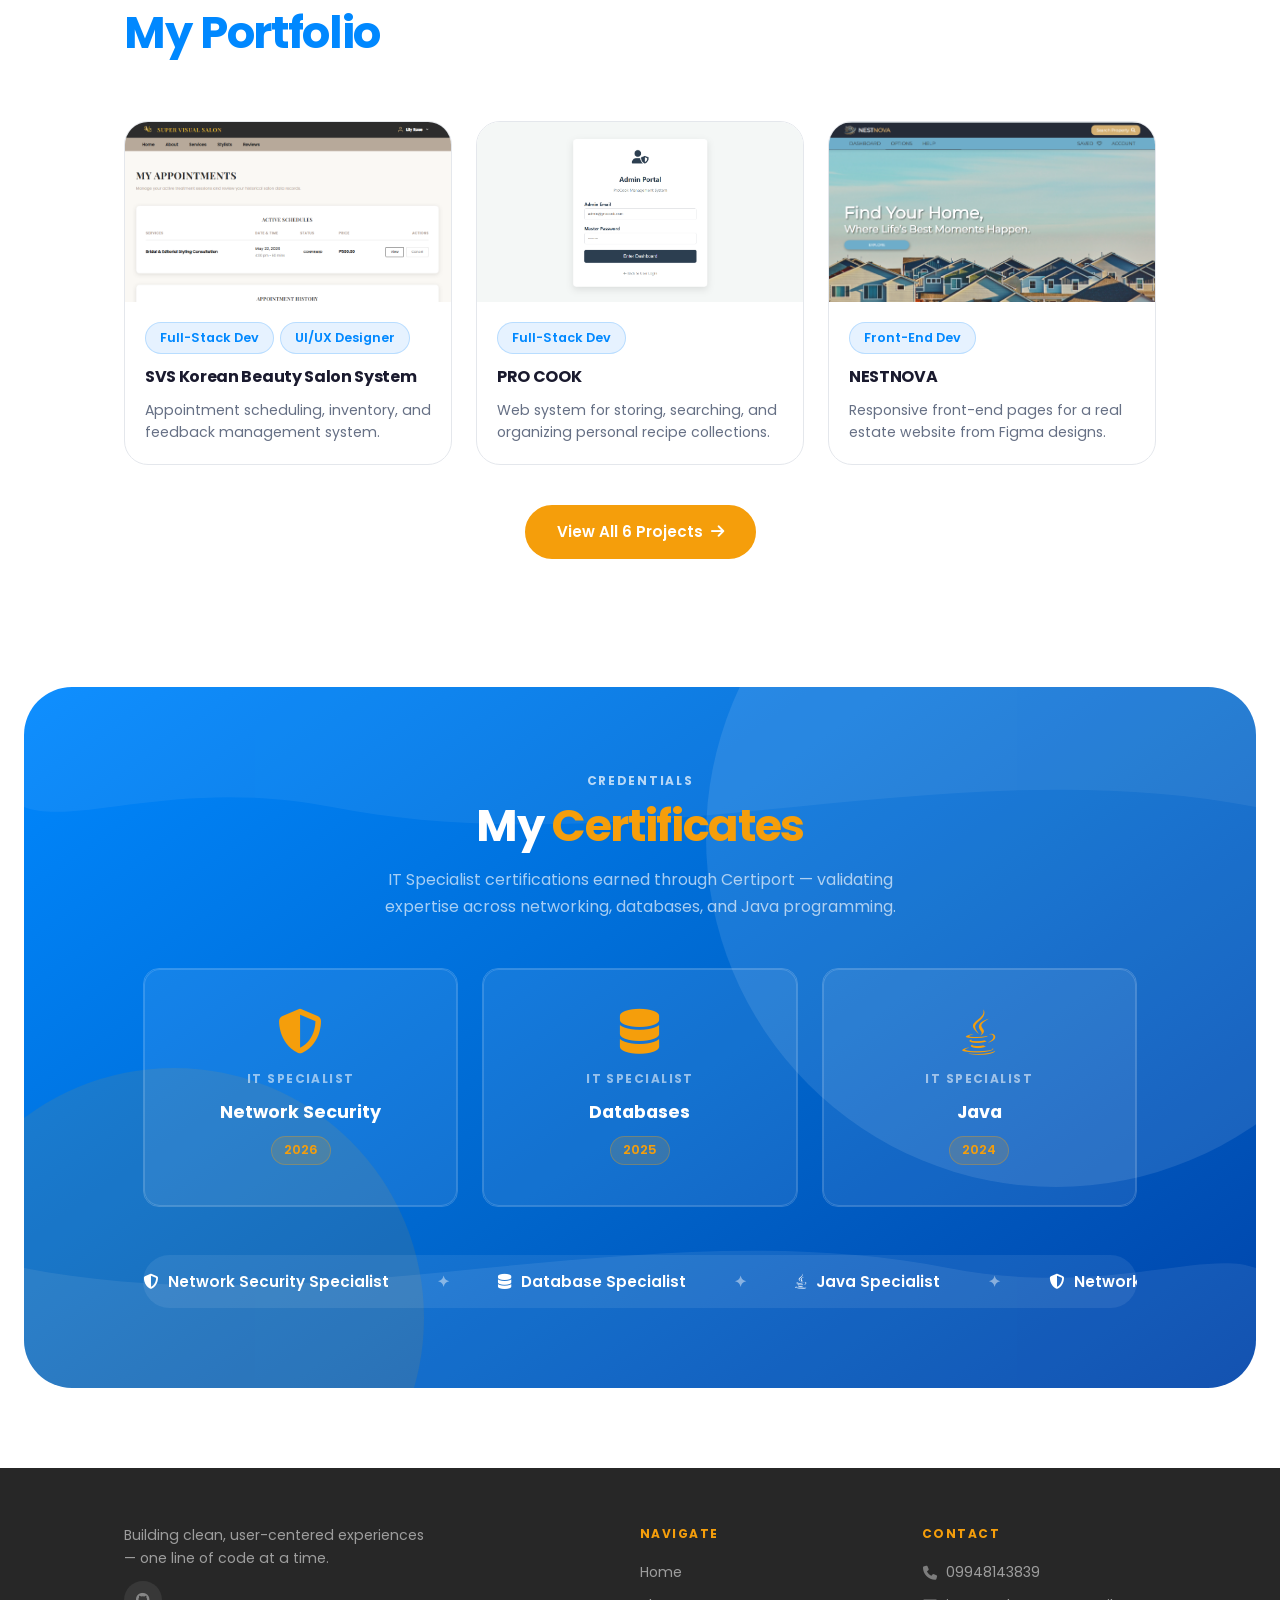
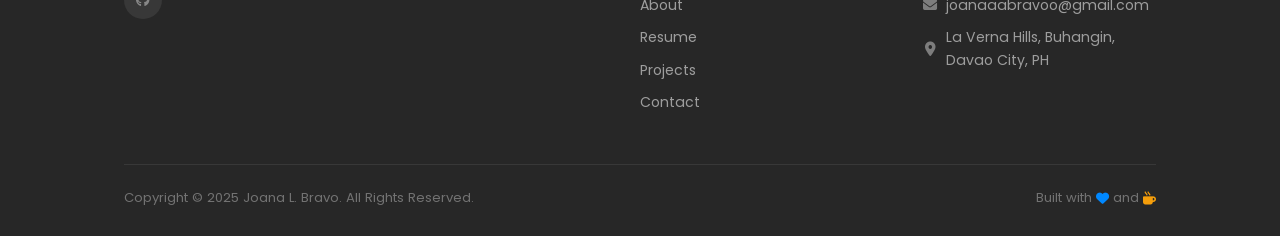
==== commit 44c5e6c4: "Update index.html with new favicon and skills display" ====
--- a/index.html
+++ b/index.html
@@ -4,6 +4,7 @@
   <meta charset="UTF-8" />
   <meta name="viewport" content="width=device-width, initial-scale=1.0" />
   <title>Joana L. Bravo — Web Developer</title>
+  <link rel="icon" type="image/png" href="images/favicon.png" />
   <link rel="stylesheet" href="style.css" />
   <link rel="stylesheet" href="home.css" />
   <link rel="stylesheet" href="https://cdnjs.cloudflare.com/ajax/libs/font-awesome/6.5.2/css/all.min.css" />
@@ -48,8 +49,7 @@
             <svg class="hello-squiggle" viewBox="0 0 40 20" fill="none"><path d="M2 14 Q10 2 20 10 Q30 18 38 6" stroke="#F59E0B" stroke-width="2.5" stroke-linecap="round" fill="none"/></svg>
           </div>
           <h1 class="hero-heading">
-            I'm <span class="accent">Joana</span>,<br />
-            Aspiring Web Developer
+            I'm <span class="accent">Joana</span>
           </h1>
           <p class="hero-sub">
             CS student at the University of Mindanao — crafting clean,
@@ -84,27 +84,12 @@
           </div>
 
           <div class="skills-grid">
-            <div class="skill-bar-list reveal">
-              <div class="skill-bar-item">
-                <div class="skill-bar-label" style="color:#fff"><span>Web Development</span><span class="skill-pct">85%</span></div>
-                <div class="skill-track"><div class="skill-fill" data-width="85"></div></div>
-              </div>
-              <div class="skill-bar-item">
-                <div class="skill-bar-label" style="color:#fff"><span>UI/UX & Figma</span><span class="skill-pct">80%</span></div>
-                <div class="skill-track"><div class="skill-fill" data-width="80"></div></div>
-              </div>
-              <div class="skill-bar-item">
-                <div class="skill-bar-label" style="color:#fff"><span>Database Design</span><span class="skill-pct">78%</span></div>
-                <div class="skill-track"><div class="skill-fill" data-width="78"></div></div>
-              </div>
-              <div class="skill-bar-item">
-                <div class="skill-bar-label" style="color:#fff"><span>Full-Stack Dev</span><span class="skill-pct">75%</span></div>
-                <div class="skill-track"><div class="skill-fill" data-width="75"></div></div>
-              </div>
-              <div class="skill-bar-item">
-                <div class="skill-bar-label" style="color:#fff"><span>System Design</span><span class="skill-pct">72%</span></div>
-                <div class="skill-track"><div class="skill-fill" data-width="72"></div></div>
-              </div>
+            <div class="skill-pills-list reveal">
+              <span class="skill-pill"><i class="fa-solid fa-code"></i> Web Development</span>
+              <span class="skill-pill"><i class="fa-solid fa-pen-ruler"></i> UI/UX & Figma</span>
+              <span class="skill-pill"><i class="fa-solid fa-database"></i> Database Design</span>
+              <span class="skill-pill"><i class="fa-solid fa-layer-group"></i> Full-Stack Dev</span>
+              <span class="skill-pill"><i class="fa-solid fa-sitemap"></i> System Design</span>
             </div>
 
             <div class="skills-right reveal">
@@ -149,20 +134,12 @@
             <span class="section-label">What I've Built</span>
             <h2 class="section-title">Let's Have a Look at<br/><span class="accent-blue">My Portfolio</span></h2>
           </div>
-          <a href="projects.html" class="btn btn-outline page-link">See All <i class="fa-solid fa-arrow-right"></i></a>
         </div>
 
         <div class="projects-preview-grid">
           <div class="project-card reveal" data-project="svs" style="--delay:0ms">
             <div class="project-card-top">
-              <div class="project-mock">
-                <div class="mock-bar"></div>
-                <div class="mock-content">
-                  <div class="mock-line w80"></div>
-                  <div class="mock-line w60"></div>
-                  <div class="mock-line w70"></div>
-                </div>
-              </div>
+              <img src="images/beauty_salon/appointments.png" alt="SVS Korean Beauty Salon System preview" class="project-thumb" />
             </div>
             <div class="project-card-body">
               <div class="project-roles">
@@ -175,15 +152,8 @@
           </div>
 
           <div class="project-card reveal" data-project="procook" style="--delay:100ms">
-            <div class="project-card-top alt">
-              <div class="project-mock">
-                <div class="mock-bar"></div>
-                <div class="mock-content">
-                  <div class="mock-line w70"></div>
-                  <div class="mock-line w90"></div>
-                  <div class="mock-line w50"></div>
-                </div>
-              </div>
+            <div class="project-card-top">
+              <img src="images/procook/procook-admin.png" alt="PRO COOK preview" class="project-thumb" />
             </div>
             <div class="project-card-body">
               <div class="project-roles">
@@ -196,14 +166,7 @@
 
           <div class="project-card reveal" data-project="nestnova" style="--delay:200ms">
             <div class="project-card-top">
-              <div class="project-mock">
-                <div class="mock-bar"></div>
-                <div class="mock-content">
-                  <div class="mock-line w60"></div>
-                  <div class="mock-line w80"></div>
-                  <div class="mock-line w40"></div>
-                </div>
-              </div>
+              <img src="images/nestnova/landing page.png" alt="NESTNOVA preview" class="project-thumb" />
             </div>
             <div class="project-card-body">
               <div class="project-roles">
@@ -333,14 +296,14 @@
 
       <div class="footer-col">
         <h4>Contact</h4>
-        <a href="tel:09948143839">
+        <p>
           <i class="fa-solid fa-phone"></i> 09948143839
-        </a>
+        </p>
         <a href="mailto:joanaaabravoo@gmail.com">
           <i class="fa-solid fa-envelope"></i> joanaaabravoo@gmail.com
         </a>
         <p>
-          <i class="fa-solid fa-location-dot"></i> Buhangin, Davao City, PH
+          <i class="fa-solid fa-location-dot"></i> La Verna Hills, Buhangin, Davao City, PH
         </p>
       </div>
 
--- a/home.css
+++ b/home.css
@@ -4,7 +4,7 @@
 
 /* ── HERO ──────────────────────────────────── */
 .hero-section {
-  min-height: 100vh;
+  min-height: auto;
   display: flex;
   align-items: center;
   background: var(--white);
@@ -17,8 +17,8 @@
   align-items: center;
   justify-content: space-between;
   gap: 64px;
-  padding-top: 40px;
-  padding-bottom: 60px;
+  padding-top: 28px;
+  padding-bottom: 36px;
 }
 
 /* Photo */
@@ -31,15 +31,7 @@
   justify-content: center;
   transition: transform 0.4s ease;
 }
-.hero-circle-bg {
-  position: absolute;
-  bottom: 0; left: 50%;
-  transform: translateX(-50%);
-  width: 300px; height: 300px;
-  background: linear-gradient(145deg, #FEF3C7, var(--amber));
-  border-radius: 50%;
-  z-index: 0;
-}
+
 .hero-avatar-placeholder {
   position: relative;
   z-index: 1;
@@ -52,7 +44,8 @@
   font-size: 5.5rem;
   font-weight: 800;
   color: var(--blue);
-  border: 3px solid rgba(0,136,255,.15);
+  border: 4px solid var(--blue);
+  box-shadow: 0 0 0 6px rgba(0,136,255,.12), 0 12px 36px rgba(0,136,255,.25);
   overflow: hidden;
 }
 .hero-avatar-placeholder img {
@@ -162,26 +155,18 @@
 .project-card:hover { transform: translateY(-6px); box-shadow: var(--shadow-lg); }
 
 .project-card-top {
-  background: linear-gradient(135deg, var(--blue-light), #c7dfff);
-  padding: 28px 24px 0;
-  height: 160px;
-  display: flex; align-items: flex-end; overflow: hidden;
-}
-.project-card-top.alt { background: linear-gradient(135deg, var(--amber-light), #fde8a0); }
-
-.project-mock {
-  background: var(--white);
-  border-radius: 10px 10px 0 0;
-  width: 100%; padding: 12px;
-  box-shadow: 0 -4px 16px rgba(0,0,0,.08);
-}
-.mock-bar {
-  height: 8px; border-radius: 4px; margin-bottom: 10px;
-  background: linear-gradient(90deg, var(--blue) 30%, var(--gray-border) 30%);
-}
-.mock-content { display: flex; flex-direction: column; gap: 6px; }
-.mock-line    { height: 6px; background: var(--gray-border); border-radius: 3px; }
-.w40{width:40%}.w50{width:50%}.w60{width:60%}.w70{width:70%}.w80{width:80%}.w90{width:90%}
+  height: 180px;
+  overflow: hidden;
+  background: var(--gray-light);
+}
+.project-thumb {
+  width: 100%;
+  height: 100%;
+  object-fit: cover;
+  object-position: top center;
+  transition: transform 0.5s ease;
+}
+.project-card:hover .project-thumb { transform: scale(1.06); }
 
 .project-card-body { padding: 20px; display: flex; flex-direction: column; gap: 10px; }
 .project-roles     { display: flex; flex-wrap: wrap; gap: 6px; }
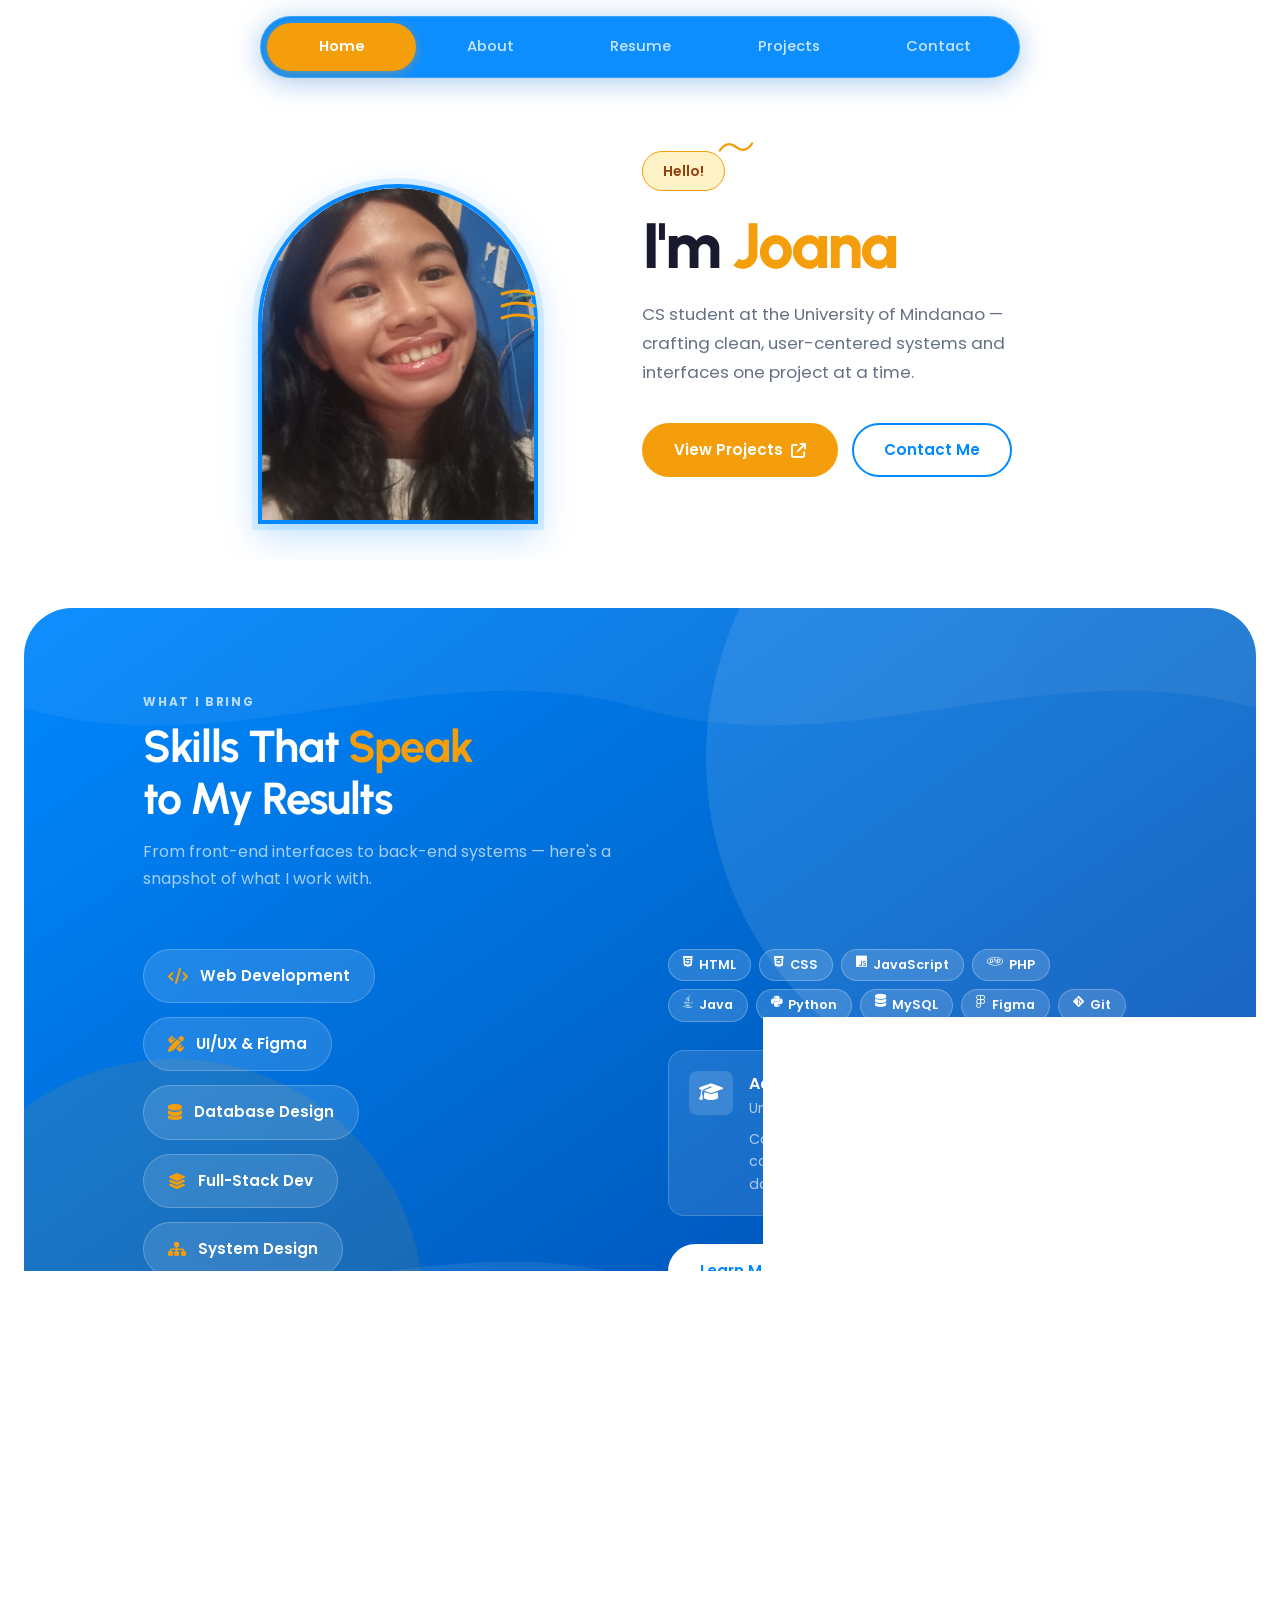
==== commit 360b9ede: "Change page title from 'Joana L. Bravo' to 'Home'" ====
--- a/index.html
+++ b/index.html
@@ -3,7 +3,7 @@
 <head>
   <meta charset="UTF-8" />
   <meta name="viewport" content="width=device-width, initial-scale=1.0" />
-  <title>Joana L. Bravo — Web Developer</title>
+  <title>Home — Joana L. Bravo</title>
   <link rel="icon" type="image/png" href="images/favicon.png" />
   <link rel="stylesheet" href="style.css" />
   <link rel="stylesheet" href="home.css" />
--- a/style.css
+++ b/style.css
@@ -1,7 +1,7 @@
 /* ═══════════════════════════════════════════
    DESIGN TOKENS
 ═══════════════════════════════════════════ */
-@import url('https://fonts.googleapis.com/css2?family=Poppins:ital,wght@0,300;0,400;0,500;0,600;0,700;0,800;1,400&display=swap');
+@import url('https://fonts.googleapis.com/css2?family=Poppins:ital,wght@0,300;0,400;0,500;0,600;0,700;0,800;1,400&family=Urbanist:wght@500;600;700;800&display=swap');
 
 :root {
   --blue:        #0088FF;
@@ -17,7 +17,8 @@
   --gray-border: #E4E7EC;
   --white:       #FFFFFF;
 
-  --font: 'Poppins', sans-serif;
+  --font:         'Poppins', sans-serif;
+  --font-heading: 'Urbanist', sans-serif;
 
   --radius-sm:   8px;
   --radius-md:   16px;
@@ -49,6 +50,8 @@
 ul   { list-style: none; }
 img  { display: block; max-width: 100%; }
 button { cursor: pointer; font-family: var(--font); }
+
+h1, h2, h3, h4, h5, h6 { font-family: var(--font-heading); }
 
 /* ═══════════════════════════════════════════
    PAGE TRANSITION
@@ -203,11 +206,25 @@
 /* ═══════════════════════════════════════════
    SKILL BARS (white-on-blue variant)
 ═══════════════════════════════════════════ */
-.skill-bar-item  { margin-bottom: 18px; }
-.skill-bar-label { display:flex; justify-content:space-between; font-size:.88rem; font-weight:600; margin-bottom:8px; color:var(--white); }
-.skill-pct       { color:var(--amber); font-weight:700; }
-.skill-track     { height:8px; background:rgba(255,255,255,.2); border-radius:var(--radius-pill); overflow:hidden; }
-.skill-fill      { height:100%; background:linear-gradient(90deg,rgba(255,255,255,.9),var(--amber)); border-radius:var(--radius-pill); width:0%; transition:width 1.3s cubic-bezier(.4,0,.2,1); }
+.skill-pills-list { display: flex; flex-direction: column; gap: 14px; align-items: flex-start; }
+.skill-pill {
+  display: inline-flex;
+  align-items: center;
+  gap: 12px;
+  padding: 14px 24px;
+  background: rgba(255,255,255,.12);
+  border: 1px solid rgba(255,255,255,.22);
+  border-radius: var(--radius-pill);
+  color: var(--white);
+  font-size: 0.95rem;
+  font-weight: 600;
+  transition: all var(--transition);
+}
+.skill-pill i { color: var(--amber); font-size: 1rem; }
+.skill-pill:hover {
+  background: rgba(255,255,255,.2);
+  transform: translateX(6px);
+}
 
 /* ═══════════════════════════════════════════
    TAGS
@@ -681,3 +698,25 @@
   .gallery-modal-inner { padding: 24px 16px; }
   .gallery-grid { grid-template-columns: 1fr 1fr; }
 }
+
+/* ═══════════════════════════════════════════
+   SWEETALERT2 — match portfolio theme
+═══════════════════════════════════════════ */
+.swal-portfolio-popup {
+  font-family: var(--font) !important;
+  border-radius: var(--radius-lg) !important;
+}
+.swal-portfolio-popup .swal2-title {
+  font-family: var(--font-heading) !important;
+  font-weight: 700 !important;
+}
+
+/* Remove default SweetAlert2 icon circle/border for a cleaner look */
+.swal-portfolio-popup .swal2-icon {
+  border: none !important;
+  width: auto !important;
+  height: auto !important;
+}
+.swal-portfolio-popup .swal2-icon-content {
+  font-size: 3.2rem !important;
+}
